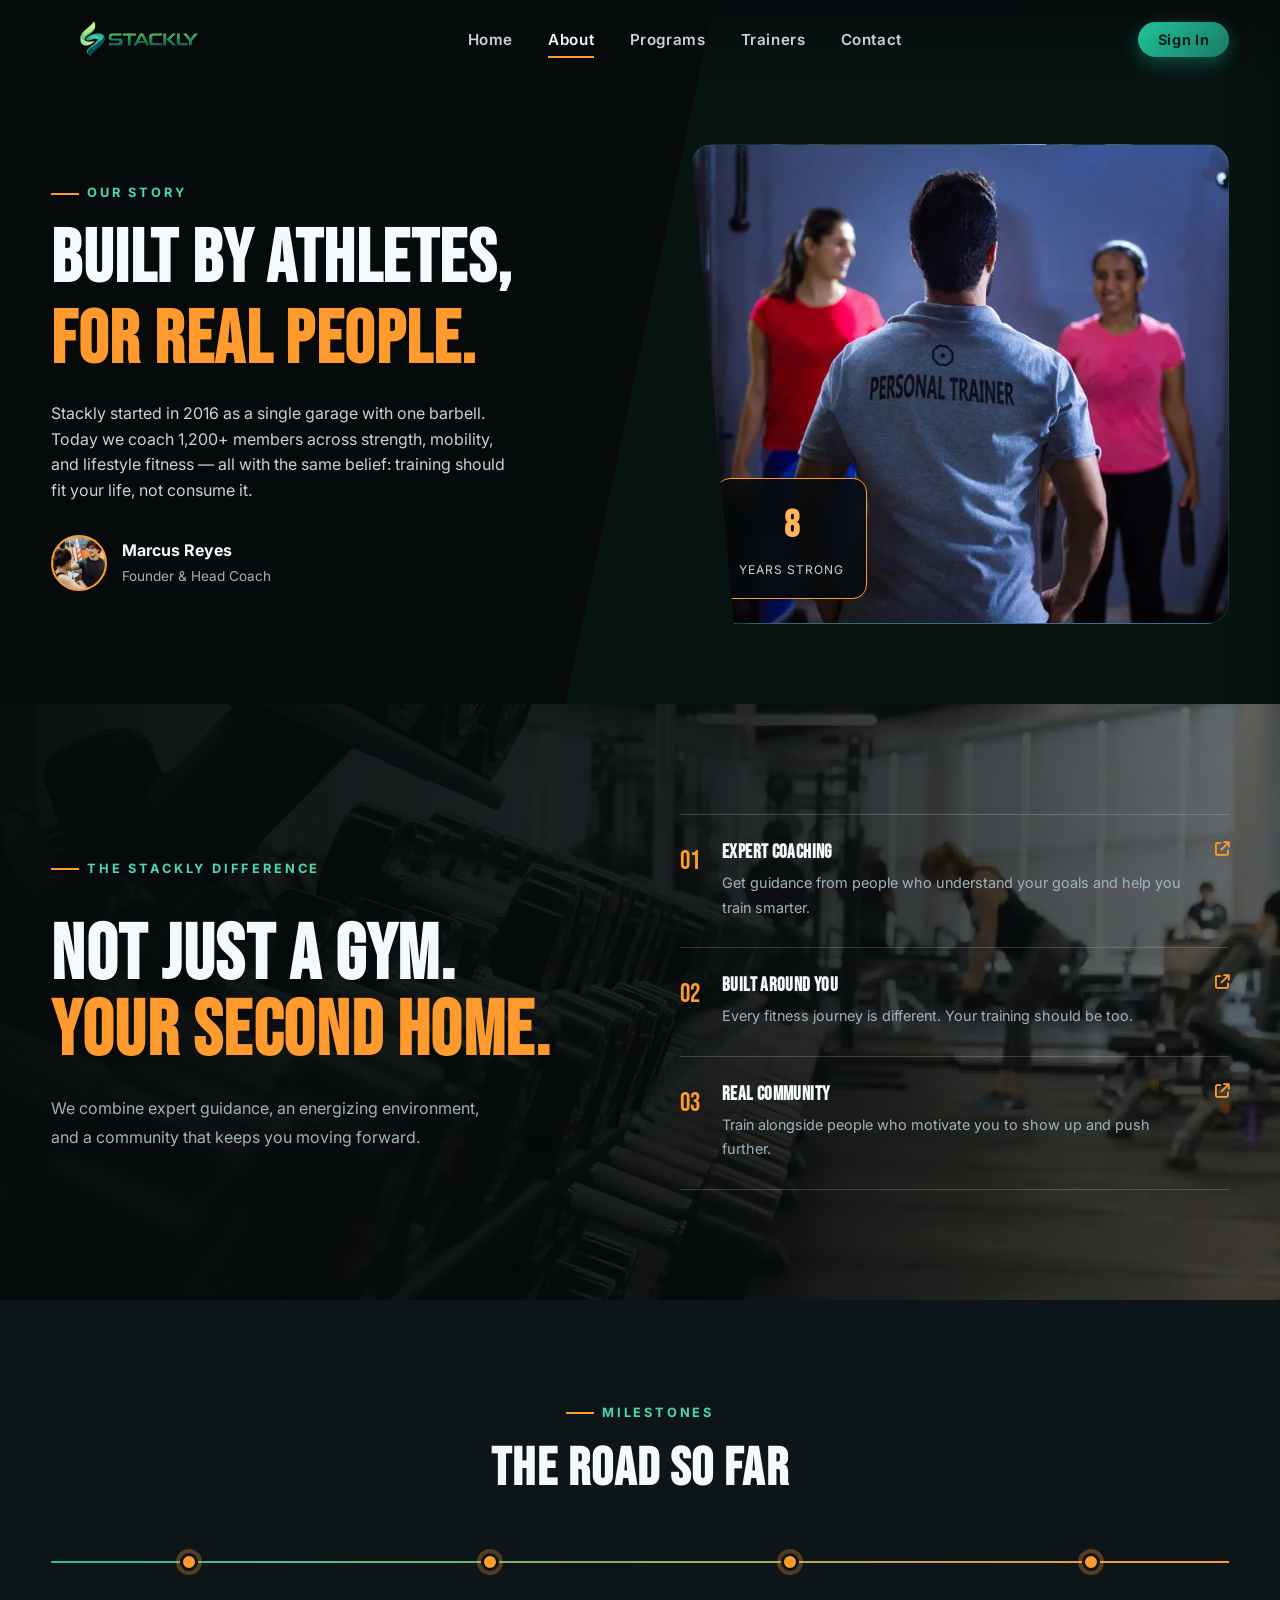
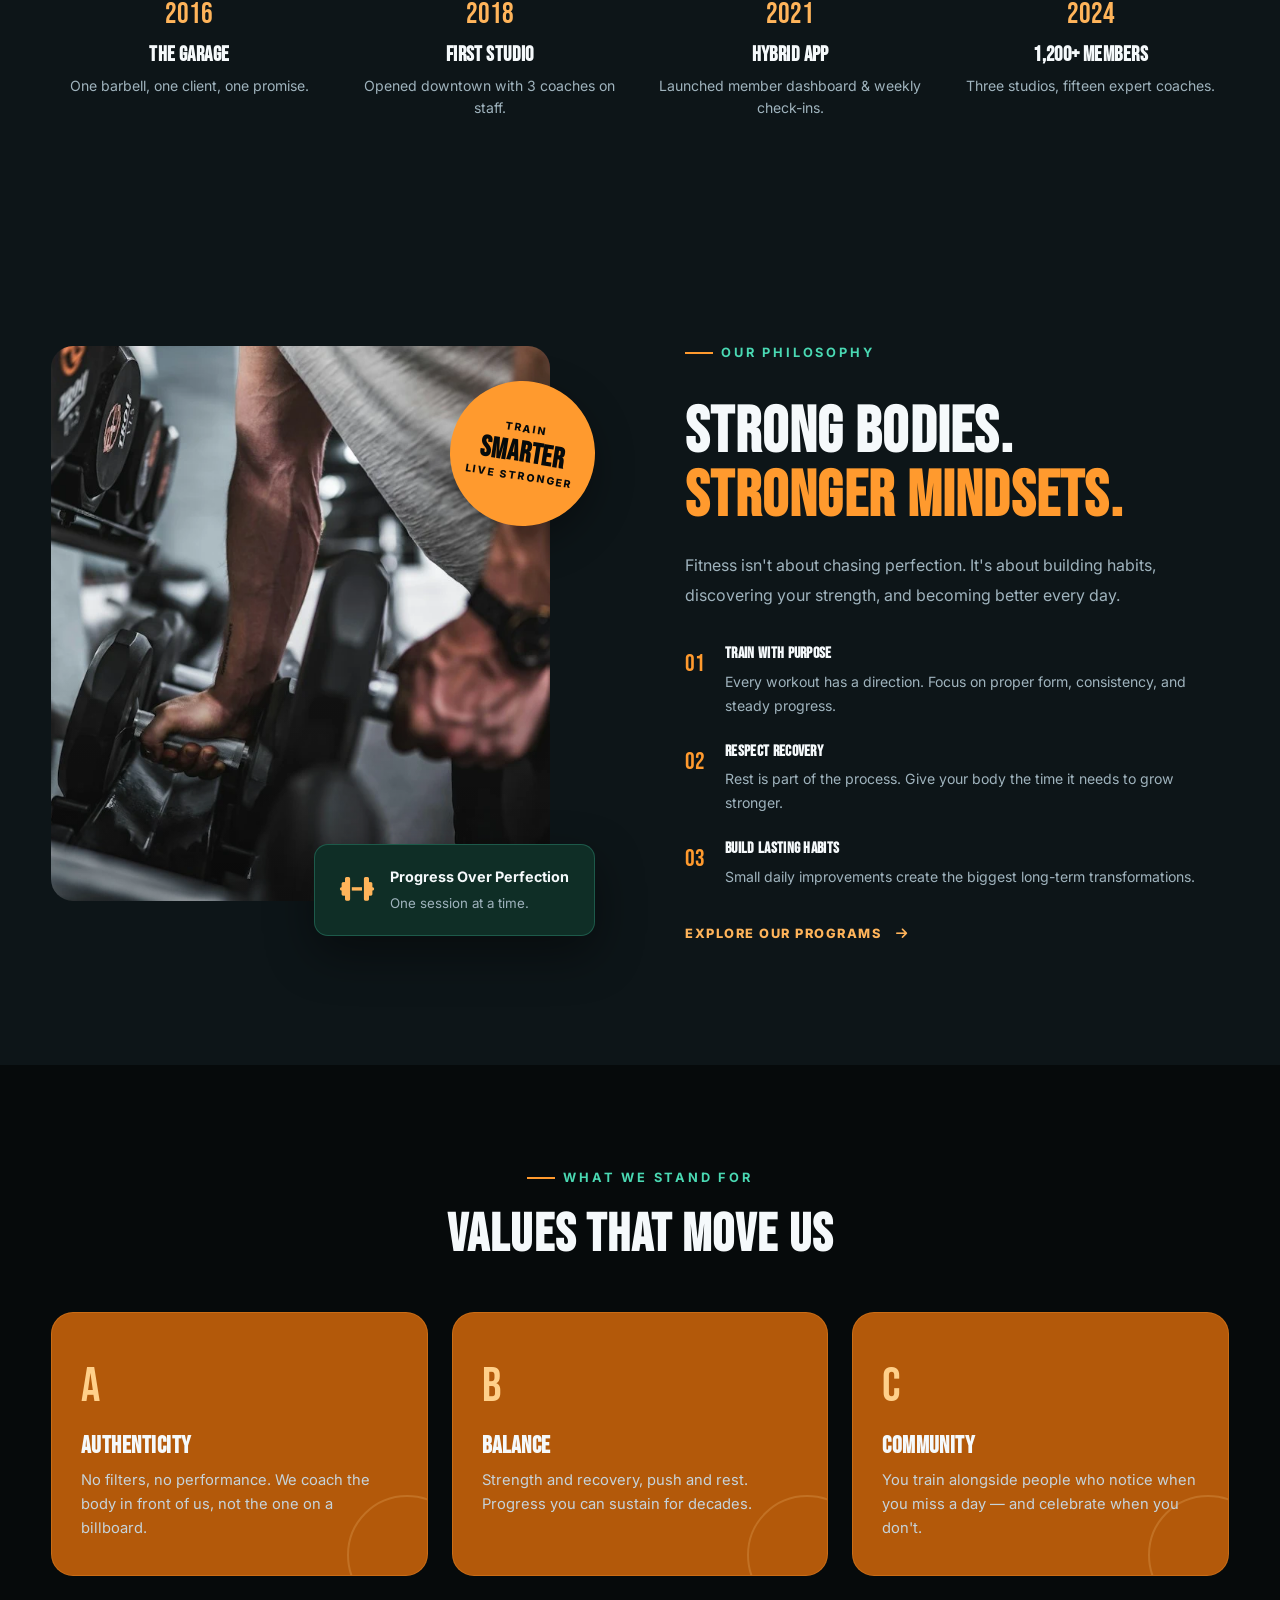
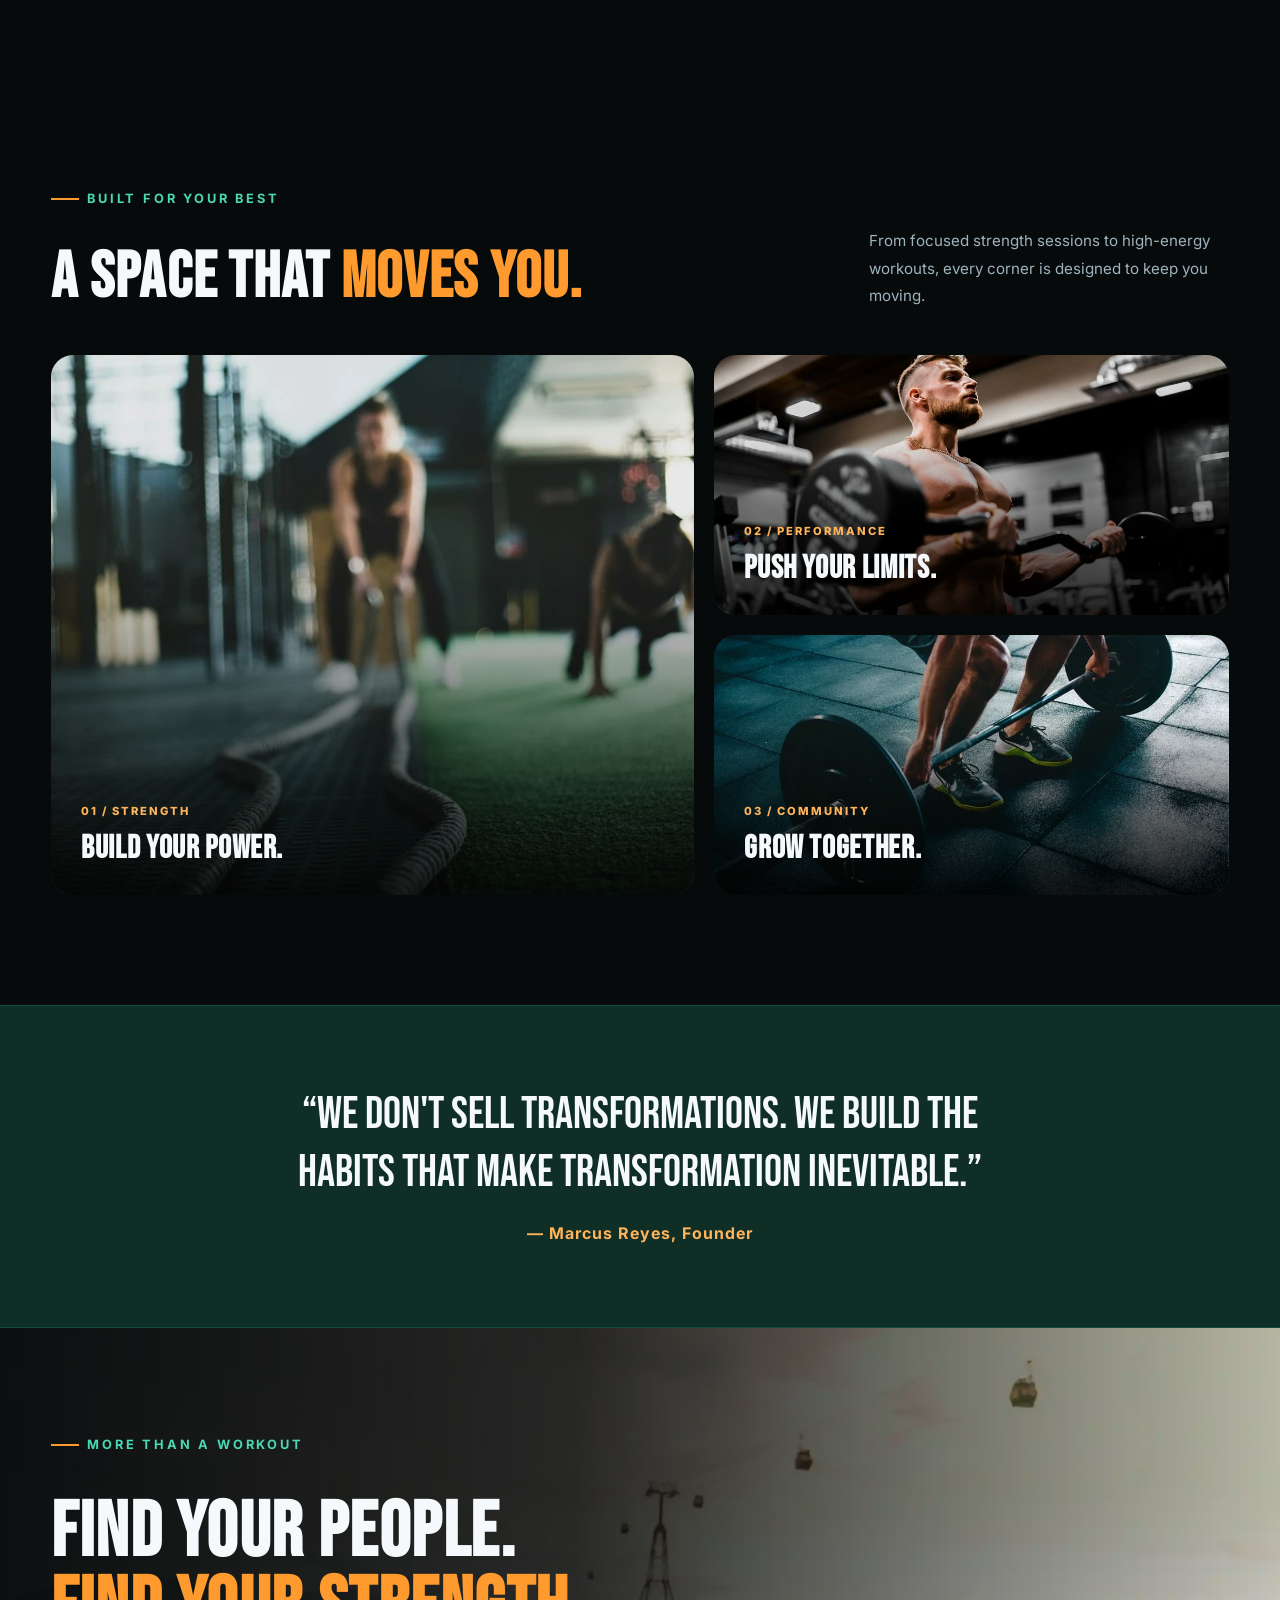
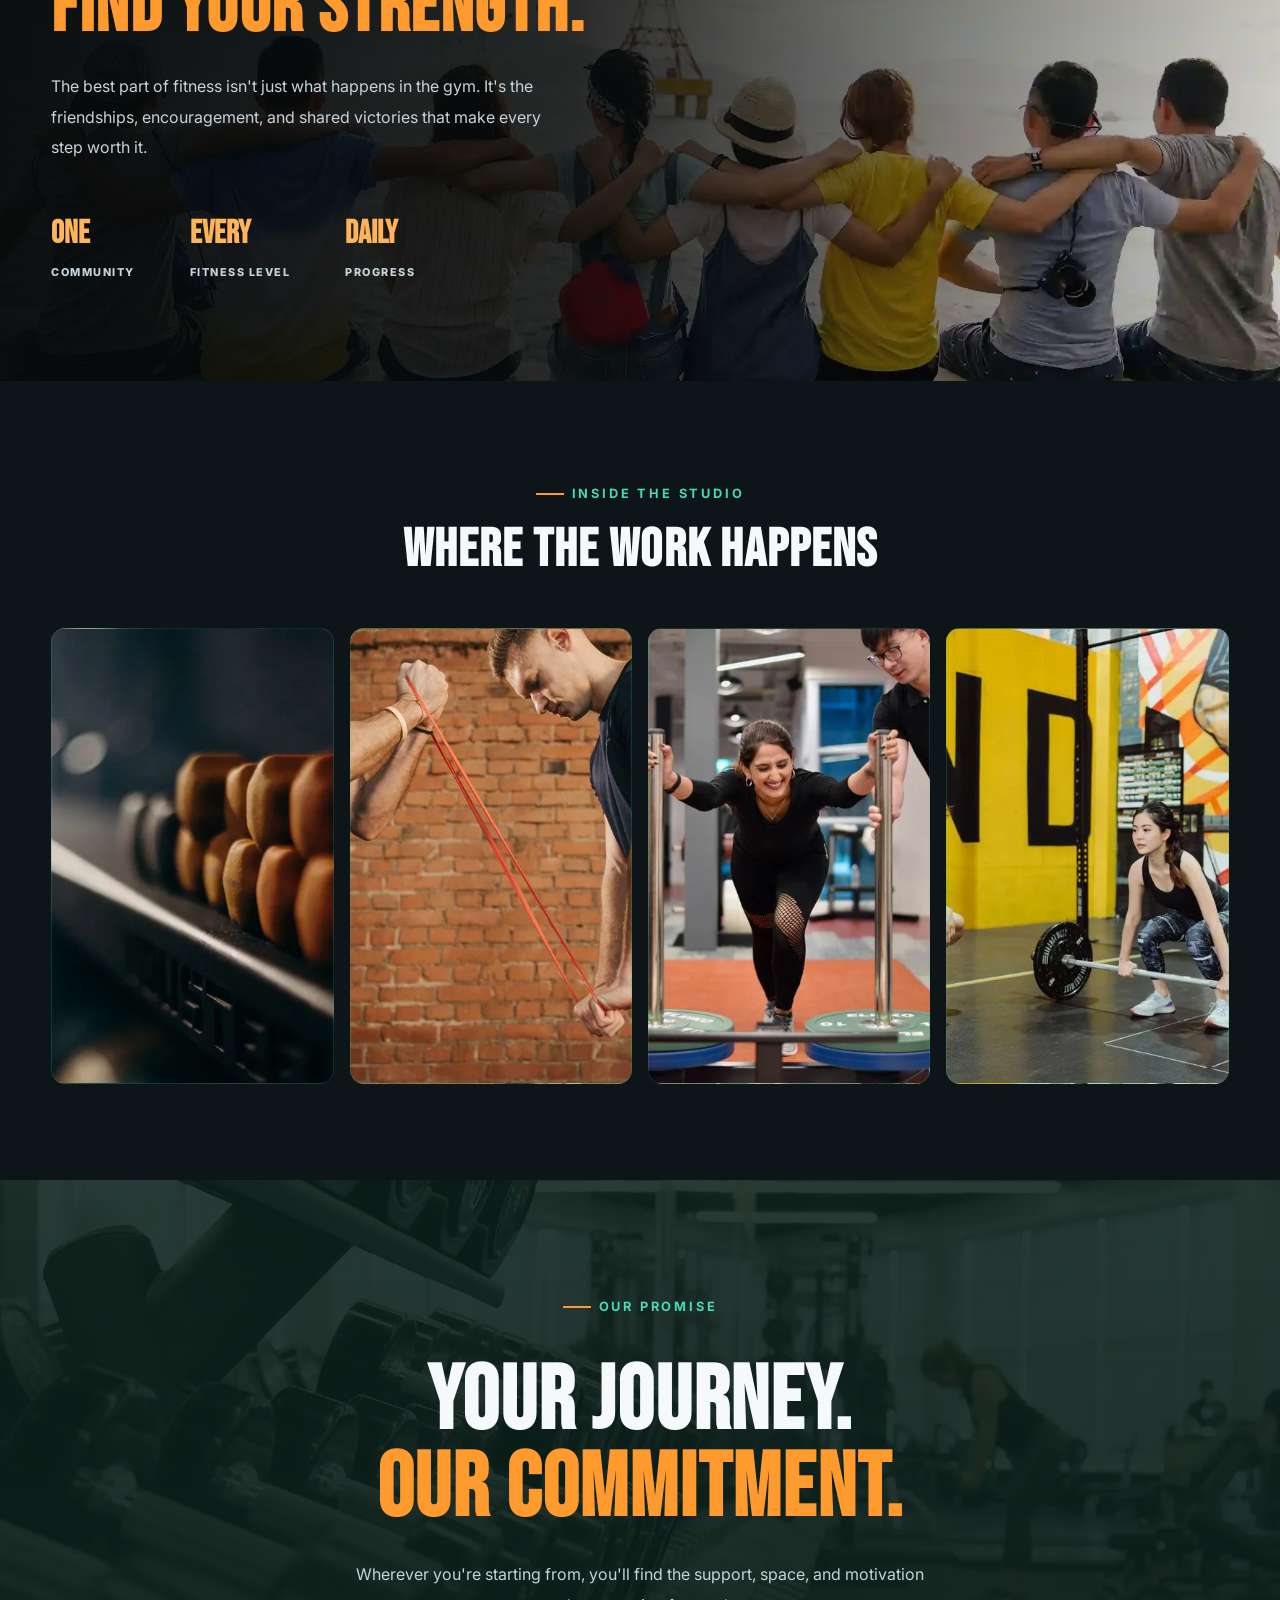
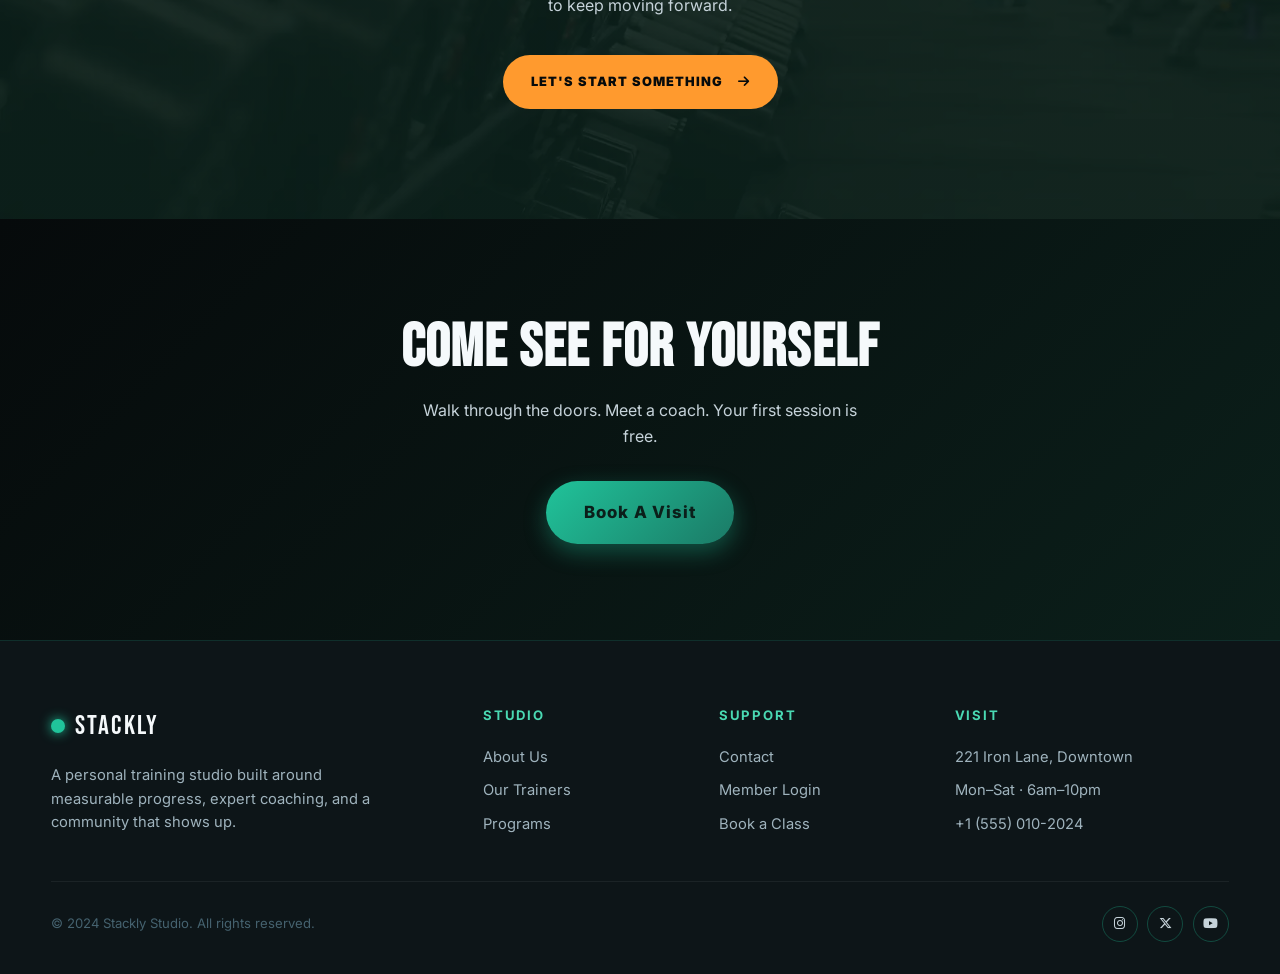
==== about.html @ 85470d0b "first commit" ====
<!doctype html>
<html lang="en">
  <head>
    <meta charset="UTF-8" />
    <meta name="viewport" content="width=device-width, initial-scale=1.0" />
    <title>About — Stackly</title>
    <link rel="preconnect" href="https://fonts.googleapis.com" />
    <link
      href="https://fonts.googleapis.com/css2?family=Bebas+Neue&family=Inter:wght@400;500;600;700;800&display=swap"
      rel="stylesheet"
    />
    <link rel="stylesheet"
      href="https://cdnjs.cloudflare.com/ajax/libs/font-awesome/6.5.2/css/all.min.css">
    <link rel="stylesheet" href="css/theme.css" />
    <link rel="stylesheet" href="css/about.css" />
  </head>
  <body>
    <header class="site-header">
      <div class="container nav">
        <a href="index.html" class="logo">
          <img src="images/logo.webp" alt="Stackly Logo">
        </a>
        <nav class="nav-links">
          <a href="index.html">Home</a>
          <a href="about.html">About</a>
          <a href="programs.html">Programs</a>
          <a href="trainers.html">Trainers</a>
          <a href="contact.html">Contact</a>
        </nav>
        <button class="nav-cta" data-login>Sign In</button>
        <button class="nav-toggle" aria-label="Open menu">
          <span></span><span></span><span></span>
        </button>
      </div>
    </header>

    <aside class="offcanvas">
      <div class="oc-links">
        <a href="index.html">Home</a>
        <a href="about.html">About</a>
        <a href="programs.html">Programs</a>
        <a href="trainers.html">Trainers</a>
        <a href="contact.html">Contact</a>
      </div>
      <a href="#" class="oc-login" data-login>Sign In</a>
    </aside>
    <div class="overlay"></div>

    <div class="login-modal" role="dialog" aria-modal="true">
      <div class="login-card">
        <button class="login-close" aria-label="Close login">&times;</button>
        <h3>Welcome Back</h3>
        <p class="sub">Choose how you're signing in today.</p>
        <div class="role-selector">
          <div class="role-option active">
            <span class="icon">&#127939;</span><span class="label">Member</span>
          </div>
          <div class="role-option">
            <span class="icon">&#128105;&#8205;&#127901;</span
            ><span class="label">Trainer</span>
          </div>
        </div>
        <form
          onsubmit="
            event.preventDefault();
            alert('Signed in (demo).');
          "
        >
          <div class="field">
            <label>Email</label
            ><input type="email" placeholder="you@Stackly.com" required />
          </div>
          <div class="field">
            <label>Password</label
            ><input type="password" placeholder="••••••••" required />
          </div>
          <button class="login-submit" type="submit">Start Training</button>
        </form>
        <p class="login-alt">
          New here? <a href="#" data-login>Create an account</a>
        </p>
      </div>
    </div>

    <main>
      <!-- 1. STORY HERO -->
      <section class="story-hero">
        <div class="container story-grid">
          <div class="story-text reveal">
            <span class="eyebrow">Our Story</span>
            <h1>
              Built By Athletes,<br /><span class="accent"
                >For Real People.</span
              >
            </h1>
            <p>
              Stackly started in 2016 as a single garage with one barbell. Today
              we coach 1,200+ members across strength, mobility, and lifestyle
              fitness — all with the same belief: training should fit your life,
              not consume it.
            </p>
            <div class="founder">
              <div
                class="f-avatar"
                style="background-image: url(&quot;images/img17.webp&quot;)"
              ></div>
              <div>
                <strong>Marcus Reyes</strong
                ><span>Founder &amp; Head Coach</span>
              </div>
            </div>
          </div>
          <div
            class="story-img reveal d1"
            style="background-image: url(&quot;images/img18.webp&quot;)"
          >
            <div class="story-badge">
              <strong data-count="8">0</strong><span>Years Strong</span>
            </div>
          </div>
        </div>
      </section>

      <!-- Stackly Difference -->
      <section class="about-diff">
        <div class="about-diff-bg"></div>

        <div class="container about-diff-inner">
          <div class="about-diff-heading reveal">
            <span class="eyebrow">THE Stackly DIFFERENCE</span>
            <h2>Not Just A Gym.<br /><span>Your Second Home.</span></h2>
            <p>
              We combine expert guidance, an energizing environment, and a
              community that keeps you moving forward.
            </p>
          </div>

          <div class="about-diff-points">
            <div class="about-diff-item reveal d1">
              <span class="about-diff-number">01</span>
              <div>
                <h3>Expert Coaching</h3>
                <p>
                  Get guidance from people who understand your goals and help
                  you train smarter.
                </p>
              </div>
              <i class="fa-solid fa-arrow-up-right-from-square"></i>
            </div>

            <div class="about-diff-item reveal d2">
              <span class="about-diff-number">02</span>
              <div>
                <h3>Built Around You</h3>
                <p>
                  Every fitness journey is different. Your training should be
                  too.
                </p>
              </div>
              <i class="fa-solid fa-arrow-up-right-from-square"></i>
            </div>

            <div class="about-diff-item reveal d3">
              <span class="about-diff-number">03</span>
              <div>
                <h3>Real Community</h3>
                <p>
                  Train alongside people who motivate you to show up and push
                  further.
                </p>
              </div>
              <i class="fa-solid fa-arrow-up-right-from-square"></i>
            </div>
          </div>
        </div>
      </section>

      <!-- 2. TIMELINE -->
      <section class="timeline-sec">
        <div class="container">
          <div class="section-head reveal">
            <span class="eyebrow">Milestones</span>
            <h2>The Road So Far</h2>
          </div>
          <div class="timeline">
            <div class="tl-item reveal">
              <div class="tl-dot"></div>
              <div class="tl-year">2016</div>
              <h3>The Garage</h3>
              <p>One barbell, one client, one promise.</p>
            </div>
            <div class="tl-item reveal d1">
              <div class="tl-dot"></div>
              <div class="tl-year">2018</div>
              <h3>First Studio</h3>
              <p>Opened downtown with 3 coaches on staff.</p>
            </div>
            <div class="tl-item reveal d2">
              <div class="tl-dot"></div>
              <div class="tl-year">2021</div>
              <h3>Hybrid App</h3>
              <p>Launched member dashboard &amp; weekly check-ins.</p>
            </div>
            <div class="tl-item reveal d3">
              <div class="tl-dot"></div>
              <div class="tl-year">2024</div>
              <h3>1,200+ Members</h3>
              <p>Three studios, fifteen expert coaches.</p>
            </div>
          </div>
        </div>
      </section>

      <!-- Training Philosophy -->
      <section class="about-method">
        <div class="container about-method-grid">
          <div class="about-method-visual reveal">
            <div class="about-method-image"></div>

            <div class="about-method-stamp">
              <span>TRAIN</span>
              <strong>SMARTER</strong>
              <span>LIVE STRONGER</span>
            </div>

            <div class="about-method-caption">
              <span class="fa-solid fa-dumbbell"></span>
              <div>
                <strong>Progress Over Perfection</strong>
                <small>One session at a time.</small>
              </div>
            </div>
          </div>

          <div class="about-method-content reveal d1">
            <span class="eyebrow">OUR PHILOSOPHY</span>
            <h2>Strong Bodies.<br /><span>Stronger Mindsets.</span></h2>

            <p class="about-method-intro">
              Fitness isn't about chasing perfection. It's about building
              habits, discovering your strength, and becoming better every day.
            </p>

            <div class="about-method-list">
              <div>
                <span>01</span>
                <div>
                  <h3>Train With Purpose</h3>
                  <p>
                    Every workout has a direction. Focus on proper form,
                    consistency, and steady progress.
                  </p>
                </div>
              </div>

              <div>
                <span>02</span>
                <div>
                  <h3>Respect Recovery</h3>
                  <p>
                    Rest is part of the process. Give your body the time it
                    needs to grow stronger.
                  </p>
                </div>
              </div>

              <div>
                <span>03</span>
                <div>
                  <h3>Build Lasting Habits</h3>
                  <p>
                    Small daily improvements create the biggest long-term
                    transformations.
                  </p>
                </div>
              </div>
            </div>

            <a href="error.html" class="about-method-link">
              EXPLORE OUR PROGRAMS
              <i class="fa-solid fa-arrow-right"></i>
            </a>
          </div>
        </div>
      </section>

      <!-- 3. VALUES -->
      <section class="values">
        <div class="container">
          <div class="section-head reveal">
            <span class="eyebrow">What We Stand For</span>
            <h2>Values That Move Us</h2>
          </div>
          <div class="value-grid">
            <article class="value-card reveal">
              <span class="v-num">A</span>
              <h3>Authenticity</h3>
              <p>
                No filters, no performance. We coach the body in front of us,
                not the one on a billboard.
              </p>
            </article>
            <article class="value-card reveal d1">
              <span class="v-num">B</span>
              <h3>Balance</h3>
              <p>
                Strength and recovery, push and rest. Progress you can sustain
                for decades.
              </p>
            </article>
            <article class="value-card reveal d2">
              <span class="v-num">C</span>
              <h3>Community</h3>
              <p>
                You train alongside people who notice when you miss a day — and
                celebrate when you don't.
              </p>
            </article>
          </div>
        </div>
      </section>

      <!-- Inside Our Facility -->
      <section class="about-facility">
        <div class="container">
          <div class="about-facility-heading reveal">
            <div>
              <span class="eyebrow">BUILT FOR YOUR BEST</span>
              <h2>A Space That <span>Moves You.</span></h2>
            </div>
            <p>
              From focused strength sessions to high-energy workouts, every
              corner is designed to keep you moving.
            </p>
          </div>

          <div class="about-facility-grid">
            <div class="about-facility-main reveal">
              <div class="about-facility-photo facility-photo-one"></div>
              <div class="about-facility-overlay">
                <span>01 / STRENGTH</span>
                <h3>Build Your Power.</h3>
              </div>
            </div>

            <div class="about-facility-side">
              <div class="about-facility-small reveal d1">
                <div class="about-facility-photo facility-photo-two"></div>
                <div class="about-facility-overlay">
                  <span>02 / PERFORMANCE</span>
                  <h3>Push Your Limits.</h3>
                </div>
              </div>

              <div class="about-facility-small reveal d2">
                <div class="about-facility-photo facility-photo-three"></div>
                <div class="about-facility-overlay">
                  <span>03 / COMMUNITY</span>
                  <h3>Grow Together.</h3>
                </div>
              </div>
            </div>
          </div>
        </div>
      </section>

      <!-- 4. QUOTE -->
      <section class="quote-sec">
        <div class="container">
          <blockquote class="reveal">
            <p>
              &ldquo;We don't sell transformations. We build the habits that
              make transformation inevitable.&rdquo;
            </p>
            <cite>— Marcus Reyes, Founder</cite>
          </blockquote>
        </div>
      </section>

      <!-- More Than A Workout -->
      <section class="about-community">
        <div class="about-community-image"></div>

        <div class="container about-community-inner">
          <div class="about-community-content reveal">
            <span class="eyebrow">MORE THAN A WORKOUT</span>

            <h2>Find Your People.<br /><span>Find Your Strength.</span></h2>

            <p>
              The best part of fitness isn't just what happens in the gym. It's
              the friendships, encouragement, and shared victories that make
              every step worth it.
            </p>

            <div class="about-community-stats">
              <div>
                <strong>ONE</strong>
                <span>COMMUNITY</span>
              </div>
              <div>
                <strong>EVERY</strong>
                <span>FITNESS LEVEL</span>
              </div>
              <div>
                <strong>DAILY</strong>
                <span>PROGRESS</span>
              </div>
            </div>
          </div>
        </div>
      </section>

      <!-- 5. STUDIO GALLERY -->
      <section class="gallery-sec">
        <div class="container">
          <div class="section-head reveal">
            <span class="eyebrow">Inside The Studio</span>
            <h2>Where The Work Happens</h2>
          </div>
          <div class="gallery-grid">
            <div
              class="g-item reveal"
              style="background-image: url(&quot;images/img19.webp&quot;)"
            ></div>
            <div
              class="g-item reveal d1"
              style="background-image: url(&quot;images/img20.webp&quot;)"
            ></div>
            <div
              class="g-item reveal d2"
              style="background-image: url(&quot;images/img21.webp&quot;)"
            ></div>
            <div
              class="g-item reveal d3"
              style="background-image: url(&quot;images/img22.webp&quot;)"
            ></div>
          </div>
        </div>
      </section>

      <!-- Our Promise -->
      <section class="about-promise">
        <div class="container about-promise-inner reveal">
          <span class="eyebrow">OUR PROMISE</span>

          <h2>Your Journey.<br /><span>Our Commitment.</span></h2>

          <p>
            Wherever you're starting from, you'll find the support, space, and
            motivation to keep moving forward.
          </p>

          <a href="error.html" class="about-promise-link">
            LET'S START SOMETHING
            <i class="fa-solid fa-arrow-right"></i>
          </a>
        </div>
      </section>

      <!-- 6. JOIN CTA -->
      <section class="join-cta">
        <div class="container join-inner reveal">
          <h2>Come See For Yourself</h2>
          <p>
            Walk through the doors. Meet a coach. Your first session is free.
          </p>
          <a href="error.html" class="btn-primary big">Book A Visit</a>
        </div>
      </section>
    </main>

    <footer class="site-footer">
      <div class="container">
        <div class="footer-grid">
          <div class="footer-brand">
            <a href="index.html" class="logo"
              ><span class="pulse-dot"></span>Stackly</a
            >
            <p>
              A personal training studio built around measurable progress,
              expert coaching, and a community that shows up.
            </p>
          </div>
          <div class="footer-col">
            <h5>Studio</h5>
            <a href="about.html">About Us</a
            ><a href="trainers.html">Our Trainers</a
            ><a href="programs.html">Programs</a>
          </div>
          <div class="footer-col">
            <h5>Support</h5>
            <a href="contact.html">Contact</a
            ><a href="#" data-login>Member Login</a
            ><a href="contact.html">Book a Class</a>
          </div>
          <div class="footer-col">
            <h5>Visit</h5>
            <li>221 Iron Lane, Downtown</li>
            <li>Mon–Sat · 6am–10pm</li>
            <li>+1 (555) 010-2024</li>
          </div>
        </div>
        <div class="footer-bottom">
          <span>&copy; 2024 Stackly Studio. All rights reserved.</span>
<div class="socials">
  <a href="#" aria-label="Instagram">
    <i class="fa-brands fa-instagram"></i>
  </a>

  <a href="#" aria-label="X">
    <i class="fa-brands fa-x-twitter"></i>
  </a>

  <a href="#" aria-label="YouTube">
    <i class="fa-brands fa-youtube"></i>
  </a>
</div>
        </div>
      </div>
    </footer>

    <script src="js/theme.js"></script>
    <script src="js/about.js"></script>
  </body>
</html>
---- css/theme.css ----
/* ===== PULSEFIT — SHARED THEME =====
   Color theme used across ALL pages. Section backgrounds vary
   but the brand palette stays consistent. */

:root {
  /* Primary brand ramp */
  --primary-900: #0b1f1a;
  --primary-800: #0f2e26;
  --primary-700: #145044;
  --primary-600: #1b7a66;
  --primary-500: #20c39a;
  --primary-400: #4ad9b3;
  --primary-300: #8feed8;

  /* Accent (amber/energy) */
  --accent-700: #b3590a;
  --accent-600: #e07b12;
  --accent-500: #ff9a2e;
  --accent-400: #ffb45a;
  --accent-300: #ffd08a;

  /* Secondary (deep blue) */
  --secondary-800: #0c1b2e;
  --secondary-600: #163050;
  --secondary-400: #2e5b94;

  /* Neutrals */
  --ink-950: #060a0b;
  --ink-900: #0d1518;
  --ink-800: #16232a;
  --ink-700: #1f323b;
  --ink-600: #2c4550;
  --ink-500: #45626f;
  --ink-300: #9fb3bd;
  --ink-200: #c6d3da;
  --ink-100: #e7eef2;
  --ink-50:  #f5f9fb;

  /* Status */
  --success: #2eb872;
  --warning: #f5b544;
  --error: #e5484d;

  --radius-sm: 8px;
  --radius-md: 14px;
  --radius-lg: 22px;
  --radius-pill: 999px;

  --shadow-soft: 0 6px 20px rgba(0,0,0,0.18);
  --shadow-hard: 0 18px 48px rgba(0,0,0,0.42);
  --shadow-glow: 0 0 0 1px rgba(32,195,154,0.4), 0 10px 30px rgba(32,195,154,0.25);

  --font-display: "Bebas Neue", "Oswald", Impact, sans-serif;
  --font-body: "Inter", "Segoe UI", system-ui, sans-serif;

  --ease-spring: cubic-bezier(0.34, 1.56, 0.64, 1);
  --ease-out: cubic-bezier(0.16, 1, 0.3, 1);
}

/* Reset */
*, *::before, *::after { box-sizing: border-box; margin: 0; padding: 0; }

html { scroll-behavior: smooth; font-size: 16px; }

body {
  font-family: var(--font-body);
  background: var(--ink-950);
  color: var(--ink-100);
  line-height: 1.6;
  overflow-x: hidden;
}

img { max-width: 100%; display: block; }
a { color: inherit; text-decoration: none; }
ul { list-style: none; }
button { font-family: inherit; cursor: pointer; border: none; background: none; }

h1, h2, h3, h4 {
  font-family: var(--font-display);
  font-weight: 700;
  line-height: 1.1;
  letter-spacing: 0.02em;
}

/* ===================== logo ========================= */

.logo {
  display: flex;
  align-items: center;
}

.logo img {
  width: 180px;
  height: auto;
  object-fit: contain;
  display: block;
}

.container { width: min(1200px, 92%); margin-inline: auto; }

.eyebrow {
  display: inline-flex;
  align-items: center;
  gap: 0.5rem;
  font-family: var(--font-body);
  font-size: 0.8rem;
  font-weight: 700;
  letter-spacing: 0.22em;
  text-transform: uppercase;
  color: var(--primary-400);
  margin-bottom: 1rem;
}
.eyebrow::before {
  content: "";
  width: 28px;
  height: 2px;
  background: var(--accent-500);
  display: inline-block;
}

/* ===== HEADER / NAV (shared) ===== */
.site-header {
  position: fixed;
  top: 0; left: 0; right: 0;
  z-index: 100;
  padding: 1.1rem 0;
  background: linear-gradient(180deg, rgba(6,10,11,0.85), rgba(6,10,11,0));
  transition: background 0.4s var(--ease-out), padding 0.4s var(--ease-out);
}
.site-header.scrolled {
  background: rgba(6,10,11,0.92);
  backdrop-filter: blur(14px);
  padding: 0.7rem 0;
  border-bottom: 1px solid rgba(32,195,154,0.18);
}
.nav { display: flex; align-items: center; justify-content: space-between; }
.logo {
  display: flex;
  align-items: center;
  gap: 0.6rem;
  font-family: var(--font-display);
  font-size: 1.7rem;
  letter-spacing: 0.08em;
  color: var(--ink-50);
}
.logo .pulse-dot {
  width: 14px; height: 14px;
  border-radius: 50%;
  background: var(--primary-500);
  position: relative;
  box-shadow: 0 0 12px var(--primary-500);
  animation: heartbeat 1.4s infinite;
}
@keyframes heartbeat {
  0%, 100% { transform: scale(1); }
  20% { transform: scale(1.35); }
  40% { transform: scale(0.9); }
  60% { transform: scale(1.2); }
}
.logo span { color: var(--primary-400); }

.nav-links {
  display: flex;
  gap: 2.2rem;
  align-items: center;
}
.nav-links a {
  position: relative;
  font-size: 0.95rem;
  font-weight: 600;
  letter-spacing: 0.04em;
  color: var(--ink-200);
  transition: color 0.3s;
}
.nav-links a::after {
  content: "";
  position: absolute;
  left: 0; bottom: -6px;
  width: 0; height: 2px;
  background: var(--accent-500);
  transition: width 0.35s var(--ease-out);
}
.nav-links a:hover, .nav-links a.active { color: var(--ink-50); }
.nav-links a:hover::after, .nav-links a.active::after { width: 100%; }

.nav-cta {
  display: inline-flex;
  align-items: center;
  gap: 0.5rem;
  padding: 0.55rem 1.2rem;
  border-radius: var(--radius-pill);
  background: linear-gradient(135deg, var(--primary-500), var(--primary-600));
  color: var(--primary-900);
  font-weight: 700;
  font-size: 0.9rem;
  letter-spacing: 0.05em;
  box-shadow: 0 6px 18px rgba(32,195,154,0.35);
  transition: transform 0.3s var(--ease-spring), box-shadow 0.3s;
}
.nav-cta:hover { transform: translateY(-2px) scale(1.04); box-shadow: 0 10px 26px rgba(32,195,154,0.5); }

/* ===== TOGGLE (hamburger) ===== */
.nav-toggle {
  display: none;
  flex-direction: column;
  gap: 5px;
  z-index: 110;
}
.nav-toggle span {
  width: 28px; height: 3px;
  background: var(--ink-50);
  border-radius: 3px;
  transition: transform 0.4s var(--ease-out), opacity 0.3s;
}
.nav-toggle.open span:nth-child(1) { transform: translateY(8px) rotate(45deg); }
.nav-toggle.open span:nth-child(2) { opacity: 0; }
.nav-toggle.open span:nth-child(3) { transform: translateY(-8px) rotate(-45deg); }

/* ===== OFF-CANVAS MENU ===== */
/* Full height, ~half width on mobile. Contains a login button. */
.offcanvas {
  position: fixed;
  top: 0; right: 0;
  width: min(50%, 360px);
  height: 100vh;
  background: linear-gradient(180deg, var(--primary-900), var(--ink-950));
  border-left: 1px solid rgba(32,195,154,0.25);
  transform: translateX(100%);
  transition: transform 0.45s var(--ease-out);
  z-index: 105;
  display: flex;
  flex-direction: column;
  padding: 5rem 2rem 2rem;
  box-shadow: var(--shadow-hard);
}
.offcanvas.open { transform: translateX(0); }
.offcanvas .oc-links { display: flex; flex-direction: column; gap: 1.4rem; margin-bottom: auto; }
.offcanvas .oc-links a {
  font-family: var(--font-display);
  font-size: 1.5rem;
  letter-spacing: 0.06em;
  color: var(--ink-200);
  transition: color 0.3s, padding-left 0.3s;
}
.offcanvas .oc-links a:hover { color: var(--accent-400); padding-left: 0.6rem; }
.offcanvas .oc-login {
  padding: 0.8rem 1.4rem;
  border-radius: var(--radius-pill);
  background: linear-gradient(135deg, var(--accent-500), var(--accent-600));
  color: var(--primary-900);
  font-weight: 700;
  text-align: center;
  letter-spacing: 0.05em;
  box-shadow: 0 8px 22px rgba(255,154,46,0.4);
  transition: transform 0.3s var(--ease-spring);
}
.offcanvas .oc-login:hover { transform: scale(1.05); }
.overlay {
  position: fixed;
  inset: 0;
  background: rgba(0,0,0,0.6);
  opacity: 0;
  visibility: hidden;
  transition: opacity 0.4s, visibility 0.4s;
  z-index: 104;
  backdrop-filter: blur(2px);
}
.overlay.open { opacity: 1; visibility: visible; }

/* ===== LOGIN MODAL (shared, triggered from nav) ===== */
.login-modal {
  position: fixed;
  inset: 0;
  z-index: 120;
  display: none;
  align-items: center;
  justify-content: center;
  background: rgba(4,8,9,0.78);
  backdrop-filter: blur(10px);
  padding: 1rem;
}
.login-modal.open { display: flex; animation: fadeIn 0.4s var(--ease-out); }
@keyframes fadeIn { from { opacity: 0; } to { opacity: 1; } }

.login-card {
  position: relative;
  width: min(440px, 100%);
  background: linear-gradient(160deg, var(--ink-800), var(--primary-900));
  border: 1px solid rgba(32,195,154,0.3);
  border-radius: var(--radius-lg);
  padding: 2.5rem 2rem;
  box-shadow: var(--shadow-hard);
  animation: popIn 0.45s var(--ease-spring);
}
@keyframes popIn {
  from { transform: scale(0.85) translateY(20px); opacity: 0; }
  to { transform: scale(1) translateY(0); opacity: 1; }
}
.login-close {
  position: absolute;
  top: 0.9rem; right: 0.9rem;
  width: 38px; height: 38px;
  border-radius: 50%;
  background: rgba(229,72,77,0.15);
  color: var(--error);
  display: flex;
  align-items: center;
  justify-content: center;
  font-size: 1.3rem;
  font-weight: 700;
  transition: transform 0.3s var(--ease-spring), background 0.3s;
}
.login-close:hover { transform: rotate(90deg); background: rgba(229,72,77,0.3); }

.login-card h3 {
  font-size: 2.2rem;
  color: var(--ink-50);
  margin-bottom: 0.3rem;
}
.login-card .sub { color: var(--ink-300); font-size: 0.92rem; margin-bottom: 1.5rem; }

.role-selector { display: grid; grid-template-columns: 1fr 1fr; gap: 0.8rem; margin-bottom: 1.4rem; }
.role-option {
  padding: 1rem 0.6rem;
  border: 2px solid rgba(32,195,154,0.25);
  border-radius: var(--radius-md);
  text-align: center;
  transition: all 0.3s var(--ease-out);
  color: var(--ink-200);
}
.role-option .icon { font-size: 1.5rem; display: block; margin-bottom: 0.3rem; }
.role-option .label { font-weight: 700; font-size: 0.92rem; letter-spacing: 0.03em; }
.role-option:hover { border-color: var(--primary-400); color: var(--ink-50); }
.role-option.active {
  border-color: var(--accent-500);
  background: rgba(255,154,46,0.12);
  color: var(--accent-300);
  box-shadow: var(--shadow-glow);
}

.field { margin-bottom: 1.1rem; }
.field label {
  display: block;
  font-size: 0.78rem;
  font-weight: 600;
  letter-spacing: 0.08em;
  text-transform: uppercase;
  color: var(--ink-300);
  margin-bottom: 0.4rem;
}
.field input {
  width: 100%;
  padding: 0.75rem 1rem;
  background: rgba(6,10,11,0.6);
  border: 1px solid rgba(32,195,154,0.2);
  border-radius: var(--radius-sm);
  color: var(--ink-50);
  font-size: 0.95rem;
  transition: border 0.3s, box-shadow 0.3s;
}
.field input:focus {
  outline: none;
  border-color: var(--primary-400);
  box-shadow: 0 0 0 3px rgba(32,195,154,0.18);
}
.login-submit {
  width: 100%;
  padding: 0.85rem;
  margin-top: 0.5rem;
  border-radius: var(--radius-pill);
  background: linear-gradient(135deg, var(--primary-500), var(--accent-500));
  color: var(--primary-900);
  font-weight: 800;
  letter-spacing: 0.06em;
  text-transform: uppercase;
  font-size: 0.92rem;
  transition: transform 0.3s var(--ease-spring), box-shadow 0.3s;
}
.login-submit:hover { transform: translateY(-2px); box-shadow: 0 10px 28px rgba(32,195,154,0.5); }
.login-alt { text-align: center; margin-top: 1rem; font-size: 0.85rem; color: var(--ink-300); }
.login-alt a { color: var(--accent-400); font-weight: 700; }

/* ===== FOOTER (shared) ===== */
.site-footer {
  background: var(--ink-900);
  border-top: 1px solid rgba(32,195,154,0.15);
  padding: 4rem 0 2rem;
  margin-top: 0;
}
.footer-grid {
  display: grid;
  grid-template-columns: 2fr 1fr 1fr 1.4fr;
  gap: 2.5rem;
  margin-bottom: 2.5rem;
}
.footer-brand .logo { margin-bottom: 1rem; }
.footer-brand p { color: var(--ink-300); font-size: 0.92rem; max-width: 320px; }
.footer-col h5 {
  font-family: var(--font-body);
  font-size: 0.82rem;
  letter-spacing: 0.14em;
  text-transform: uppercase;
  color: var(--primary-400);
  margin-bottom: 1rem;
}
.footer-col a, .footer-col li {
  display: block;
  color: var(--ink-300);
  font-size: 0.92rem;
  padding: 0.3rem 0;
  transition: color 0.3s, padding-left 0.3s;
}
.footer-col a:hover { color: var(--accent-400); padding-left: 0.4rem; }
.footer-bottom {
  border-top: 1px solid rgba(255,255,255,0.06);
  padding-top: 1.5rem;
  display: flex;
  justify-content: space-between;
  align-items: center;
  font-size: 0.82rem;
  color: var(--ink-500);
  flex-wrap: wrap;
  gap: 0.5rem;
}
.socials { display: flex; gap: 0.6rem; }
.socials a {
  width: 36px; height: 36px;
  border-radius: 50%;
  display: grid;
  place-items: center;
  border: 1px solid rgba(32,195,154,0.3);
  color: var(--ink-200);
  transition: all 0.3s var(--ease-spring);
}
.socials a:hover { background: var(--primary-500); color: var(--primary-900); transform: translateY(-3px); border-color: transparent; }

/* ===== SHARED ANIMATIONS (scroll reveal) ===== */
.reveal {
  opacity: 0;
  transform: translateY(40px);
  transition: opacity 0.7s var(--ease-out), transform 0.7s var(--ease-out);
}
.reveal.in { opacity: 1; transform: translateY(0); }
.reveal.d1 { transition-delay: 0.12s; }
.reveal.d2 { transition-delay: 0.24s; }
.reveal.d3 { transition-delay: 0.36s; }
.reveal.d4 { transition-delay: 0.48s; }

@media (prefers-reduced-motion: reduce) {
  .reveal { opacity: 1; transform: none; transition: none; }
  .pulse-dot { animation: none; }
}

/* ===== RESPONSIVE NAV ===== */
@media (max-width: 860px) {
  .nav-links, .nav-cta { display: none; }
  .nav-toggle { display: flex; }
}
@media (max-width: 520px) {
  .offcanvas { width: 58%; padding: 4.5rem 1.4rem 1.4rem; }
  .offcanvas .oc-links a { font-size: 1.2rem; }
  .footer-grid { grid-template-columns: 1fr; }
}





/* =========================================
   PULSEFIT LOGIN + SIGNUP EXTENSIONS
========================================= */

/* View switching */
.auth-view[hidden] {
  display: none !important;
}

.auth-view {
  animation: authFade 0.3s ease;
}

@keyframes authFade {
  from {
    opacity: 0;
    transform: translateY(10px);
  }
  to {
    opacity: 1;
    transform: translateY(0);
  }
}

.accent {
  color: var(--accent-500);
}

/* Role buttons */
.role-option {
  width: 100%;
  cursor: pointer;
  background: transparent;
  font: inherit;
}

.role-option:focus-visible,
.login-close:focus-visible,
.password-toggle:focus-visible {
  outline: 2px solid var(--accent-400);
  outline-offset: 3px;
}

/* Password field */
.password-wrap {
  position: relative;
}

.password-wrap input {
  padding-right: 3rem;
}

.password-toggle {
  position: absolute;
  top: 50%;
  right: 1rem;
  transform: translateY(-50%);
  background: transparent;
  border: 0;
  color: var(--ink-300);
  cursor: pointer;
  font-size: 1rem;
  transition: color 0.25s;
}

.password-toggle:hover {
  color: var(--accent-400);
}

/* Remember me */
.auth-options {
  display: flex;
  justify-content: space-between;
  align-items: center;
  margin: 0.5rem 0 1rem;
}

.remember-option,
.terms-option {
  display: flex;
  align-items: flex-start;
  gap: 0.55rem;
  color: var(--ink-300);
  font-size: 0.82rem;
  cursor: pointer;
}

.remember-option input,
.terms-option input {
  accent-color: var(--primary-500);
  margin-top: 4px;
  flex-shrink: 0;
}

/* Terms */
.terms-option {
  margin: 0.6rem 0 1rem;
  line-height: 1.6;
}

.terms-option a {
  color: var(--accent-400);
  font-weight: 700;
}

.terms-option a:hover {
  text-decoration: underline;
}

/* Messages */
.auth-message {
  display: none;
  padding: 0.7rem 0.85rem;
  margin: 0.6rem 0;
  border-radius: var(--radius-sm);
  font-size: 0.82rem;
  line-height: 1.5;
}

.auth-message.show {
  display: block;
}

.auth-message.error {
  color: #ff9a9e;
  background: rgba(229, 72, 77, 0.12);
  border: 1px solid rgba(229, 72, 77, 0.3);
}

.auth-message.success {
  color: var(--primary-400);
  background: rgba(32, 195, 154, 0.1);
  border: 1px solid rgba(32, 195, 154, 0.3);
}

/* Submit loading */
.login-submit:disabled {
  opacity: 0.7;
  cursor: not-allowed;
  transform: none;
}

.login-submit i {
  margin-left: 0.5rem;
}

/* Signup form spacing */
#signupForm .field {
  margin-bottom: 0.85rem;
}

/* Close button reset */
.login-close {
  border: 0;
  cursor: pointer;
}

/* Mobile */
@media (max-width: 480px) {
  .login-card {
    padding: 2.4rem 1.25rem 1.6rem;
    max-height: 90vh;
    overflow-y: auto;
  }

  .login-card h3 {
    font-size: 1.9rem;
  }

  .role-option {
    padding: 0.8rem 0.4rem;
  }
}
---- css/about.css ----
/* ===== ABOUT PAGE — unique design ===== */
.accent { color: var(--accent-500); }
.btn-primary {
  display: inline-flex; align-items: center; gap: 0.5rem;
  padding: 0.85rem 1.7rem;
  border-radius: var(--radius-pill);
  background: linear-gradient(135deg, var(--primary-500), var(--primary-600));
  color: var(--primary-900);
  font-weight: 800; letter-spacing: 0.05em;
  box-shadow: 0 8px 22px rgba(32,195,154,0.35);
  transition: transform 0.3s var(--ease-spring), box-shadow 0.3s;
}
.btn-primary:hover { transform: translateY(-3px) scale(1.03); box-shadow: 0 14px 32px rgba(32,195,154,0.5); }
.btn-primary.big { padding: 1.1rem 2.4rem; font-size: 1.05rem; }
.section-head { text-align: center; margin-bottom: 3rem; }
.section-head h2 { font-size: clamp(2rem, 5vw, 3.4rem); color: var(--ink-50); }

/* 1. STORY HERO — diagonal split */
.story-hero {
  padding: 9rem 0 5rem;
  background: var(--ink-950);
  position: relative;
  overflow: hidden;
}
.story-hero::before {
  content: "";
  position: absolute; top: 0; right: -10%;
  width: 60%; height: 100%;
  background: var(--primary-900);
  transform: skewX(-12deg);
  opacity: 0.5;
}
.story-grid { display: grid; grid-template-columns: 1.1fr 1fr; gap: 3rem; align-items: center; position: relative; z-index: 1; }
.story-text h1 { font-size: clamp(2.6rem, 6vw, 4.6rem); color: var(--ink-50); margin-bottom: 1.2rem; }
.story-text p { color: var(--ink-200); margin-bottom: 2rem; max-width: 460px; }
.founder { display: flex; align-items: center; gap: 0.9rem; }
.f-avatar { width: 56px; height: 56px; border-radius: 50%; background-size: cover; background-position: center; border: 2px solid var(--accent-500); }
.founder strong { display: block; color: var(--ink-50); }
.founder span { font-size: 0.85rem; color: var(--ink-300); }

.story-img {
  height: 480px;
  background-size: cover; background-position: center;
  border-radius: var(--radius-lg);
  border: 1px solid rgba(32,195,154,0.25);
  position: relative;
  clip-path: polygon(0 0, 100% 0, 100% 100%, 8% 100%);
}
.story-badge {
  position: absolute; bottom: 1.5rem; left: 1.5rem;
  background: rgba(6,10,11,0.85);
  backdrop-filter: blur(8px);
  border: 1px solid var(--accent-500);
  border-radius: var(--radius-md);
  padding: 1rem 1.4rem;
  text-align: center;
}
.story-badge strong { display: block; font-family: var(--font-display); font-size: 2.4rem; color: var(--accent-400); }
.story-badge span { font-size: 0.75rem; color: var(--ink-200); letter-spacing: 0.08em; text-transform: uppercase; }

/* 2. TIMELINE */
.timeline-sec { padding: 6rem 0; background: var(--ink-900); }
.timeline { position: relative; display: grid; grid-template-columns: repeat(4, 1fr); gap: 1.5rem; }
.timeline::before {
  content: "";
  position: absolute; top: 14px; left: 0; right: 0;
  height: 2px;
  background: linear-gradient(90deg, var(--primary-500), var(--accent-500));
}
.tl-item { position: relative; padding-top: 2.8rem; text-align: center; }
.tl-dot {
  position: absolute; top: 6px; left: 50%;
  transform: translateX(-50%);
  width: 18px; height: 18px;
  border-radius: 50%;
  background: var(--accent-500);
  border: 3px solid var(--ink-900);
  box-shadow: 0 0 0 4px rgba(255,154,46,0.3);
  animation: pulseDot 2s infinite;
}
@keyframes pulseDot { 0%,100% { box-shadow: 0 0 0 4px rgba(255,154,46,0.3); } 50% { box-shadow: 0 0 0 8px rgba(255,154,46,0.15); } }
.tl-year { font-family: var(--font-display); font-size: 1.8rem; color: var(--accent-400); }
.tl-item h3 { font-size: 1.3rem; color: var(--ink-50); margin: 0.4rem 0 0.5rem; }
.tl-item p { color: var(--ink-300); font-size: 0.88rem; }

/* 3. VALUES — amber cards */
.values { padding: 6rem 0; background: var(--ink-950); }
.value-grid { display: grid; grid-template-columns: repeat(3, 1fr); gap: 1.5rem; }
.value-card {
  padding: 2.2rem 1.8rem;
  background: var(--accent-700);
  border: 1px solid rgba(255,154,46,0.3);
  border-radius: var(--radius-lg);
  transition: transform 0.4s var(--ease-spring), box-shadow 0.4s;
  position: relative;
  overflow: hidden;
}
.value-card::after {
  content: "";
  position: absolute; bottom: -40px; right: -40px;
  width: 120px; height: 120px;
  border: 2px solid rgba(255,208,138,0.2);
  border-radius: 50%;
}
.value-card:hover { transform: translateY(-8px); box-shadow: var(--shadow-hard); }
.v-num {
  font-family: var(--font-display);
  font-size: 3rem;
  color: var(--accent-300);
  display: block;
  margin-bottom: 0.5rem;
}
.value-card h3 { font-size: 1.5rem; color: var(--ink-50); margin-bottom: 0.6rem; }
.value-card p { color: var(--ink-200); font-size: 0.92rem; position: relative; z-index: 1; }

/* 4. QUOTE */
.quote-sec { padding: 5rem 0; background: var(--primary-800); border-top: 1px solid rgba(32,195,154,0.2); border-bottom: 1px solid rgba(32,195,154,0.2); }
.quote-sec blockquote { text-align: center; max-width: 720px; margin: 0 auto; }
.quote-sec p { font-family: var(--font-display); font-size: clamp(1.8rem, 4vw, 2.8rem); color: var(--ink-50); line-height: 1.3; }
.quote-sec cite { display: block; margin-top: 1.2rem; font-style: normal; color: var(--accent-400); letter-spacing: 0.06em; font-weight: 700; }

/* 5. GALLERY */
.gallery-sec { padding: 6rem 0; background: var(--ink-900); }
.gallery-grid { display: grid; grid-template-columns: repeat(4, 1fr); grid-auto-rows: 220px; gap: 1rem; }
.g-item {
  background-size: cover; background-position: center;
  border-radius: var(--radius-md);
  border: 1px solid rgba(32,195,154,0.2);
  transition: transform 0.4s var(--ease-spring), filter 0.4s;
  cursor: pointer;
}
.g-item:nth-child(1) { grid-row: span 2; }
.g-item:nth-child(2) { grid-row: span 2; }
.g-item:nth-child(3) { grid-row: span 2; }
.g-item:nth-child(4) { grid-row: span 2; }
.g-item:hover { transform: scale(1.03); filter: brightness(1.15); }

/* 6. JOIN CTA */
.join-cta { padding: 6rem 0; background: linear-gradient(135deg, var(--ink-950), var(--primary-900)); text-align: center; }
.join-inner h2 { font-size: clamp(2.4rem, 6vw, 3.8rem); color: var(--ink-50); margin-bottom: 1rem; }
.join-inner p { color: var(--ink-200); max-width: 440px; margin: 0 auto 2rem; }

@media (max-width: 860px) {
  .story-grid { grid-template-columns: 1fr; }
  .story-img { height: 340px; clip-path: none; }
  .timeline { grid-template-columns: 1fr 1fr; gap: 2.5rem; }
  .timeline::before { display: none; }
  .value-grid { grid-template-columns: 1fr; }
  .gallery-grid { grid-template-columns: 1fr 1fr; }
  .g-item:nth-child(1) { grid-row: auto; }
}
@media (max-width: 520px) {
  .timeline { grid-template-columns: 1fr; }
  .gallery-grid { grid-template-columns: 1fr; }
}

/* =========================================
   ABOUT PAGE - ADDITIONAL PREMIUM SECTIONS
========================================= */

/* 1. PULSEFIT DIFFERENCE */

.about-diff {
  position: relative;
  isolation: isolate;
  overflow: hidden;
  padding: 110px 0;
  background: var(--ink-950);
}

.about-diff-bg {
  position: absolute;
  inset: 0;
  z-index: -1;
  background:
    linear-gradient(90deg, rgba(6,10,11,.97) 0%, rgba(6,10,11,.88) 55%, rgba(6,10,11,.55) 100%),
    url("../images/img32.webp")
    center/cover no-repeat;
  opacity: .95;
}

.about-diff-inner {
  display: grid;
  grid-template-columns: 1fr 1fr;
  gap: 80px;
  align-items: center;
}

.about-diff-heading h2 {
  font-family: var(--font-display);
  font-size: clamp(3.2rem, 6vw, 5.8rem);
  line-height: .98;
  color: var(--ink-50);
  margin: 24px 0;
}

.about-diff-heading h2 span,
.about-method-content h2 span,
.about-facility-heading h2 span,
.about-community-content h2 span,
.about-promise h2 span {
  color: var(--accent-500);
}

.about-diff-heading p {
  max-width: 430px;
  color: var(--ink-300);
  font-size: 1rem;
  line-height: 1.8;
}

.about-diff-points {
  border-top: 1px solid rgba(255,255,255,.18);
}

.about-diff-item {
  display: flex;
  align-items: flex-start;
  gap: 22px;
  padding: 27px 0;
  border-bottom: 1px solid rgba(255,255,255,.18);
  transition: padding .3s ease;
}

.about-diff-item:hover {
  padding-left: 12px;
}

.about-diff-number {
  color: var(--accent-500);
  font-family: var(--font-display);
  font-size: 1.6rem;
}

.about-diff-item h3 {
  color: var(--ink-50);
  font-size: 1.2rem;
  margin-bottom: 8px;
}

.about-diff-item p {
  color: var(--ink-300);
  font-size: .9rem;
  line-height: 1.7;
}

.about-diff-item > i {
  color: var(--accent-500);
  margin-left: auto;
  font-size: .9rem;
  transition: transform .3s ease;
}

.about-diff-item:hover > i {
  transform: translate(4px,-4px);
}


/* 2. TRAINING PHILOSOPHY */

.about-method {
  padding: 120px 0;
  background: var(--ink-900);
  overflow: hidden;
}

.about-method-grid {
  display: grid;
  grid-template-columns: 1fr 1fr;
  align-items: center;
  gap: 90px;
}

.about-method-visual {
  position: relative;
  min-height: 590px;
}

.about-method-image {
  position: absolute;
  inset: 0 45px 35px 0;
  border-radius: var(--radius-lg);
  background:
    linear-gradient(180deg, transparent 60%, rgba(0,0,0,.3)),
    url("../images/img33.webp")
    center/cover no-repeat;
}

.about-method-stamp {
  position: absolute;
  top: 35px;
  right: 0;
  width: 145px;
  height: 145px;
  border-radius: 50%;
  background: var(--accent-500);
  color: var(--ink-950);
  display: flex;
  flex-direction: column;
  justify-content: center;
  align-items: center;
  transform: rotate(9deg);
  box-shadow: 0 15px 40px rgba(0,0,0,.35);
}

.about-method-stamp span {
  font-size: .65rem;
  font-weight: 800;
  letter-spacing: 2px;
}

.about-method-stamp strong {
  font-family: var(--font-display);
  font-size: 1.8rem;
  line-height: 1.1;
}

.about-method-caption {
  position: absolute;
  bottom: 0;
  right: 0;
  display: flex;
  align-items: center;
  gap: 16px;
  background: var(--primary-800);
  padding: 20px 25px;
  border: 1px solid rgba(74,217,179,.25);
  border-radius: var(--radius-md);
  box-shadow: var(--shadow-hard);
}

.about-method-caption > span {
  font-size: 1.7rem;
  color: var(--accent-400);
}

.about-method-caption strong,
.about-method-caption small {
  display: block;
}

.about-method-caption strong {
  color: var(--ink-50);
  font-size: .9rem;
}

.about-method-caption small {
  color: var(--ink-300);
  margin-top: 5px;
}

.about-method-content h2 {
  font-family: var(--font-display);
  font-size: clamp(3rem, 5vw, 4.8rem);
  line-height: 1;
  color: var(--ink-50);
  margin: 22px 0;
}

.about-method-intro {
  color: var(--ink-300);
  line-height: 1.85;
  max-width: 510px;
  margin-bottom: 35px;
}

.about-method-list {
  display: grid;
  gap: 25px;
}

.about-method-list > div {
  display: flex;
  gap: 20px;
}

.about-method-list > div > span {
  color: var(--accent-500);
  font-family: var(--font-display);
  font-size: 1.5rem;
}

.about-method-list h3 {
  color: var(--ink-50);
  font-size: 1rem;
  margin-bottom: 7px;
}

.about-method-list p {
  color: var(--ink-300);
  font-size: .88rem;
  line-height: 1.7;
}

.about-method-link {
  display: inline-flex;
  align-items: center;
  gap: 15px;
  color: var(--accent-400);
  font-weight: 800;
  font-size: .8rem;
  letter-spacing: 1.5px;
  margin-top: 35px;
  transition: gap .3s ease;
}

.about-method-link:hover {
  gap: 23px;
}


/* 3. FACILITY SHOWCASE */

.about-facility {
  padding: 110px 0;
  background: var(--ink-950);
}

.about-facility-heading {
  display: flex;
  justify-content: space-between;
  align-items: flex-end;
  gap: 40px;
  margin-bottom: 45px;
}

.about-facility-heading h2 {
  color: var(--ink-50);
  font-family: var(--font-display);
  font-size: clamp(3rem, 5vw, 4.7rem);
  line-height: 1;
  margin-top: 20px;
}

.about-facility-heading > p {
  color: var(--ink-300);
  line-height: 1.8;
  max-width: 360px;
  font-size: .95rem;
}

.about-facility-grid {
  display: grid;
  grid-template-columns: 1.25fr 1fr;
  gap: 20px;
}

.about-facility-main,
.about-facility-small {
  position: relative;
  overflow: hidden;
  border-radius: var(--radius-lg);
  min-height: 540px;
  background: var(--ink-800);
}

.about-facility-side {
  display: grid;
  gap: 20px;
}

.about-facility-small {
  min-height: 260px;
}

.about-facility-photo {
  position: absolute;
  inset: 0; 
  background-position: center;
  background-size: cover;
  transition: transform .7s var(--ease-out);
}

.about-facility-main:hover .about-facility-photo,
.about-facility-small:hover .about-facility-photo {
  transform: scale(1.07);
}

.facility-photo-one {
  background-image:
    linear-gradient(0deg, rgba(0,0,0,.85), transparent 65%),
    url("../images/img29.webp");
}

.facility-photo-two {
  background-image:
    linear-gradient(0deg, rgba(0,0,0,.85), transparent 70%),
    url("../images/img30.webp");
}

.facility-photo-three {
  background-image:
    linear-gradient(0deg, rgba(0,0,0,.85), transparent 70%),
    url("../images/img8.webp");
}

.about-facility-overlay {
  position: absolute;
  left: 30px;
  right: 25px;
  bottom: 28px;
  z-index: 1;
}

.about-facility-overlay span {
  color: var(--accent-400);
  font-size: .7rem;
  font-weight: 800;
  letter-spacing: 2px;
}

.about-facility-overlay h3 {
  color: var(--ink-50);
  font-family: var(--font-display);
  font-size: 2rem;
  margin-top: 9px;
}


/* 4. COMMUNITY SECTION */

.about-community {
  position: relative;
  isolation: isolate;
  overflow: hidden;
  min-height: 620px;
  display: flex;
  align-items: center;
  background: var(--ink-900);
}

.about-community-image {
  position: absolute;
  inset: 0;
  z-index: -1;
  background:
    linear-gradient(90deg, rgba(6,10,11,.97) 0%, rgba(6,10,11,.85) 45%, rgba(6,10,11,.2) 100%),
    url("../images/img31.webp")
    center/cover no-repeat;
}

.about-community-inner {
  padding-top: 100px;
  padding-bottom: 100px;
}

.about-community-content {
  max-width: 680px;
}

.about-community-content h2 {
  color: var(--ink-50);
  font-family: var(--font-display);
  font-size: clamp(3.2rem, 6vw, 5.5rem);
  line-height: .98;
  margin: 25px 0;
}

.about-community-content > p {
  color: var(--ink-200);
  max-width: 520px;
  line-height: 1.9;
  font-size: 1rem;
}

.about-community-stats {
  display: flex;
  gap: 55px;
  margin-top: 45px;
  flex-wrap: wrap;
}

.about-community-stats strong,
.about-community-stats span {
  display: block;
}

.about-community-stats strong {
  font-family: var(--font-display);
  font-size: 2rem;
  color: var(--accent-400);
}

.about-community-stats span {
  color: var(--ink-200);
  font-size: .68rem;
  font-weight: 800;
  letter-spacing: 1.5px;
  margin-top: 5px;
}


/* 5. OUR PROMISE */

.about-promise {
  position: relative;
  isolation: isolate;
  overflow: hidden;
  padding: 110px 0;
  text-align: center;
  background: var(--primary-900);
}

.about-promise::before {
  content: "";
  position: absolute;
  inset: 0;
  z-index: -1;
  background:
    linear-gradient(rgba(11,31,26,.88), rgba(11,31,26,.94)),
    url("../images/img32.webp")
    center/cover no-repeat;
}

.about-promise-inner {
  max-width: 750px;
}

.about-promise h2 {
  font-family: var(--font-display);
  font-size: clamp(3.5rem, 7vw, 6rem);
  line-height: .98;
  color: var(--ink-50);
  margin: 25px 0;
}

.about-promise p {
  max-width: 570px;
  margin: 0 auto;
  color: var(--ink-200);
  line-height: 1.9;
}

.about-promise-link {
  display: inline-flex;
  align-items: center;
  justify-content: center;
  gap: 15px;
  padding: 17px 28px;
  margin-top: 35px;
  border-radius: var(--radius-pill);
  background: var(--accent-500);
  color: var(--ink-950);
  font-weight: 900;
  font-size: .8rem;
  letter-spacing: 1px;
  transition: .3s ease;
}

.about-promise-link:hover {
  background: var(--accent-400);
  transform: translateY(-4px);
  box-shadow: 0 12px 30px rgba(255,154,46,.2);
}


/* RESPONSIVE */

@media (max-width: 860px) {
  .about-diff-inner,
  .about-method-grid {
    grid-template-columns: 1fr;
    gap: 50px;
  }

  .about-method-visual {
    min-height: 520px;
  }

  .about-facility-grid {
    grid-template-columns: 1fr;
  }

  .about-facility-main {
    min-height: 450px;
  }

  .about-facility-side {
    grid-template-columns: 1fr 1fr;
  }

  .about-facility-small {
    min-height: 300px;
  }

  .about-facility-heading {
    align-items: flex-start;
    flex-direction: column;
    gap: 18px;
  }

  .about-community {
    min-height: 570px;
  }
}

@media (max-width: 520px) {
  .about-diff,
  .about-method,
  .about-facility,
  .about-promise {
    padding: 75px 0;
  }

  .about-diff-inner {
    gap: 35px;
  }

  .about-diff-item {
    gap: 13px;
  }

  .about-diff-item > i {
    display: none;
  }

  .about-method-visual {
    min-height: 400px;
  }

  .about-method-image {
    inset: 0 25px 30px 0;
  }

  .about-method-stamp {
    width: 110px;
    height: 110px;
    top: 20px;
  }

  .about-method-stamp strong {
    font-size: 1.4rem;
  }

  .about-method-caption {
    padding: 14px;
    gap: 10px;
  }

  .about-method-caption strong {
    font-size: .78rem;
  }

  .about-facility-side {
    grid-template-columns: 1fr;
  }

  .about-facility-main {
    min-height: 360px;
  }

  .about-facility-small {
    min-height: 250px;
  }

  .about-facility-overlay {
    left: 20px;
    bottom: 20px;
  }

  .about-community {
    min-height: 620px;
  }

  .about-community-image {
    background-position: 60% center;
  }

  .about-community-inner {
    padding-top: 75px;
    padding-bottom: 75px;
  }

  .about-community-stats {
    gap: 25px;
  }

  .about-community-stats strong {
    font-size: 1.6rem;
  }

  .about-promise h2 {
    font-size: 3.3rem;
  }
}
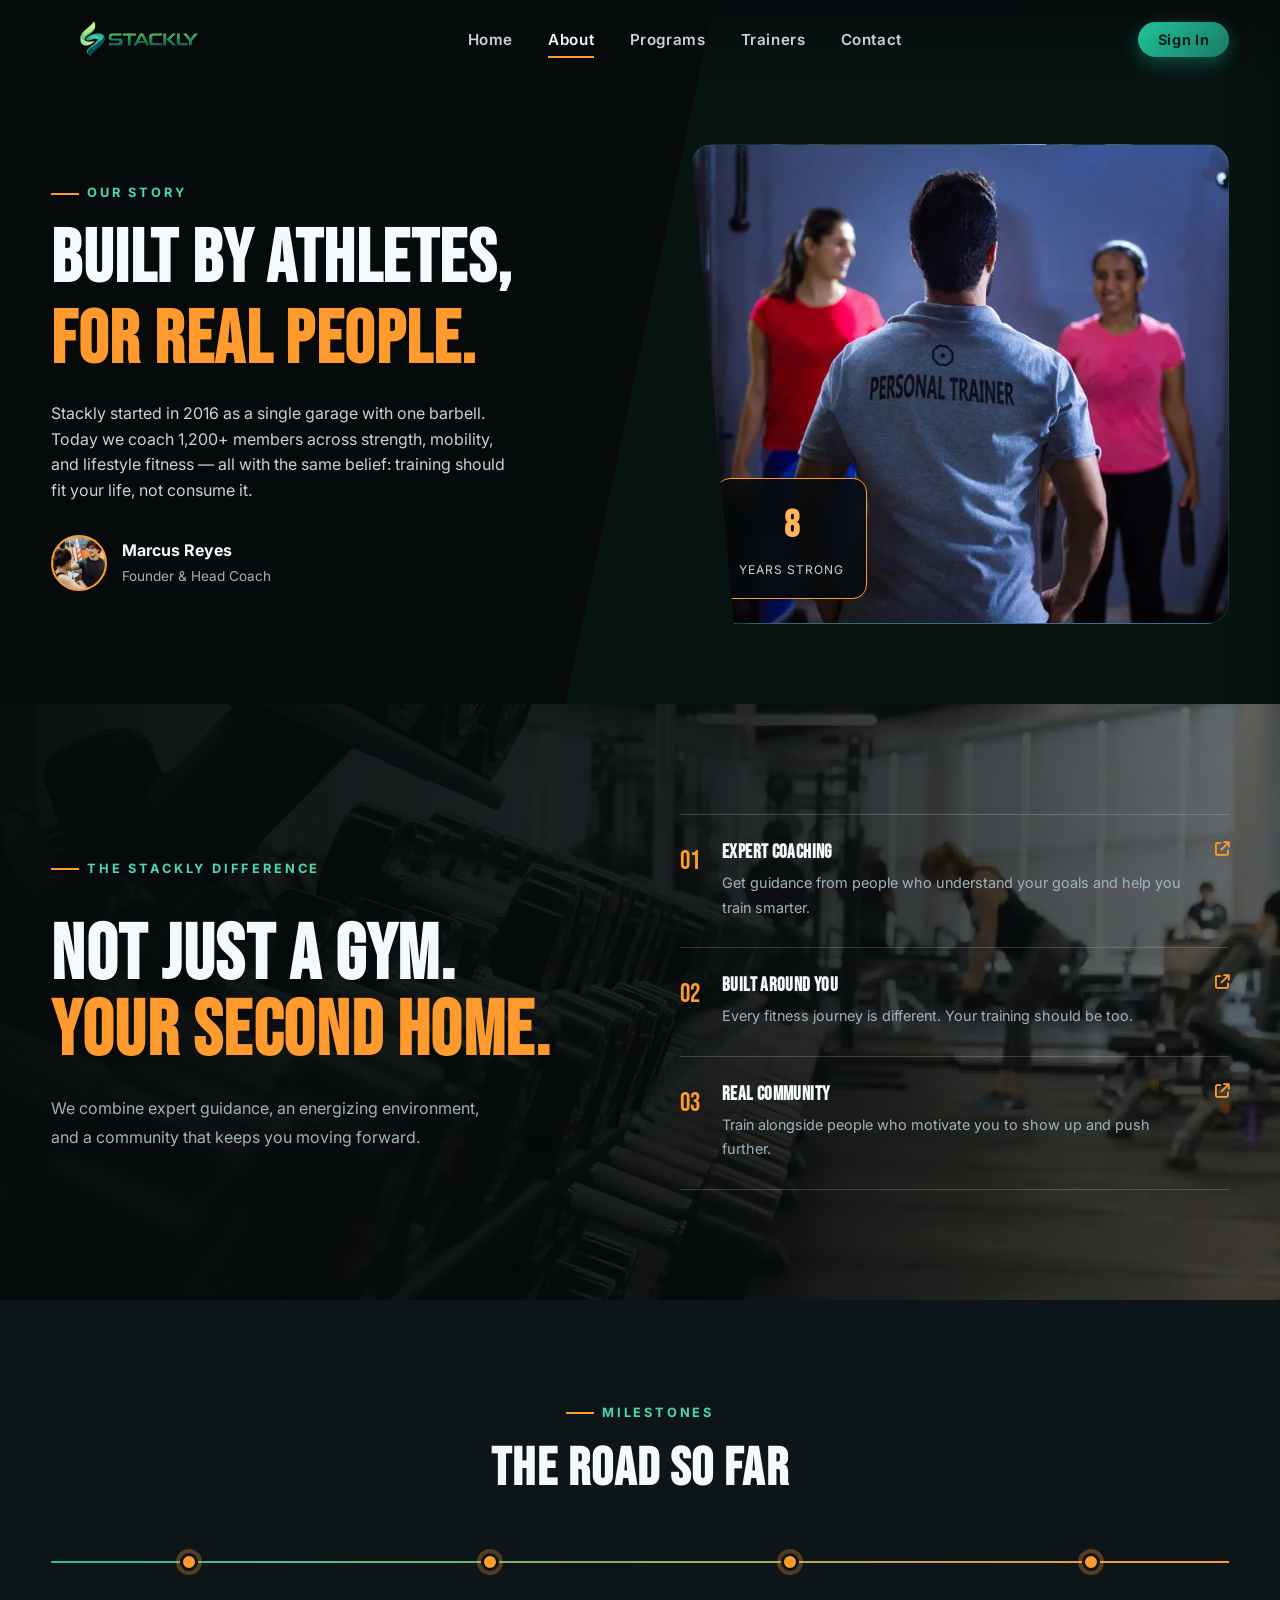
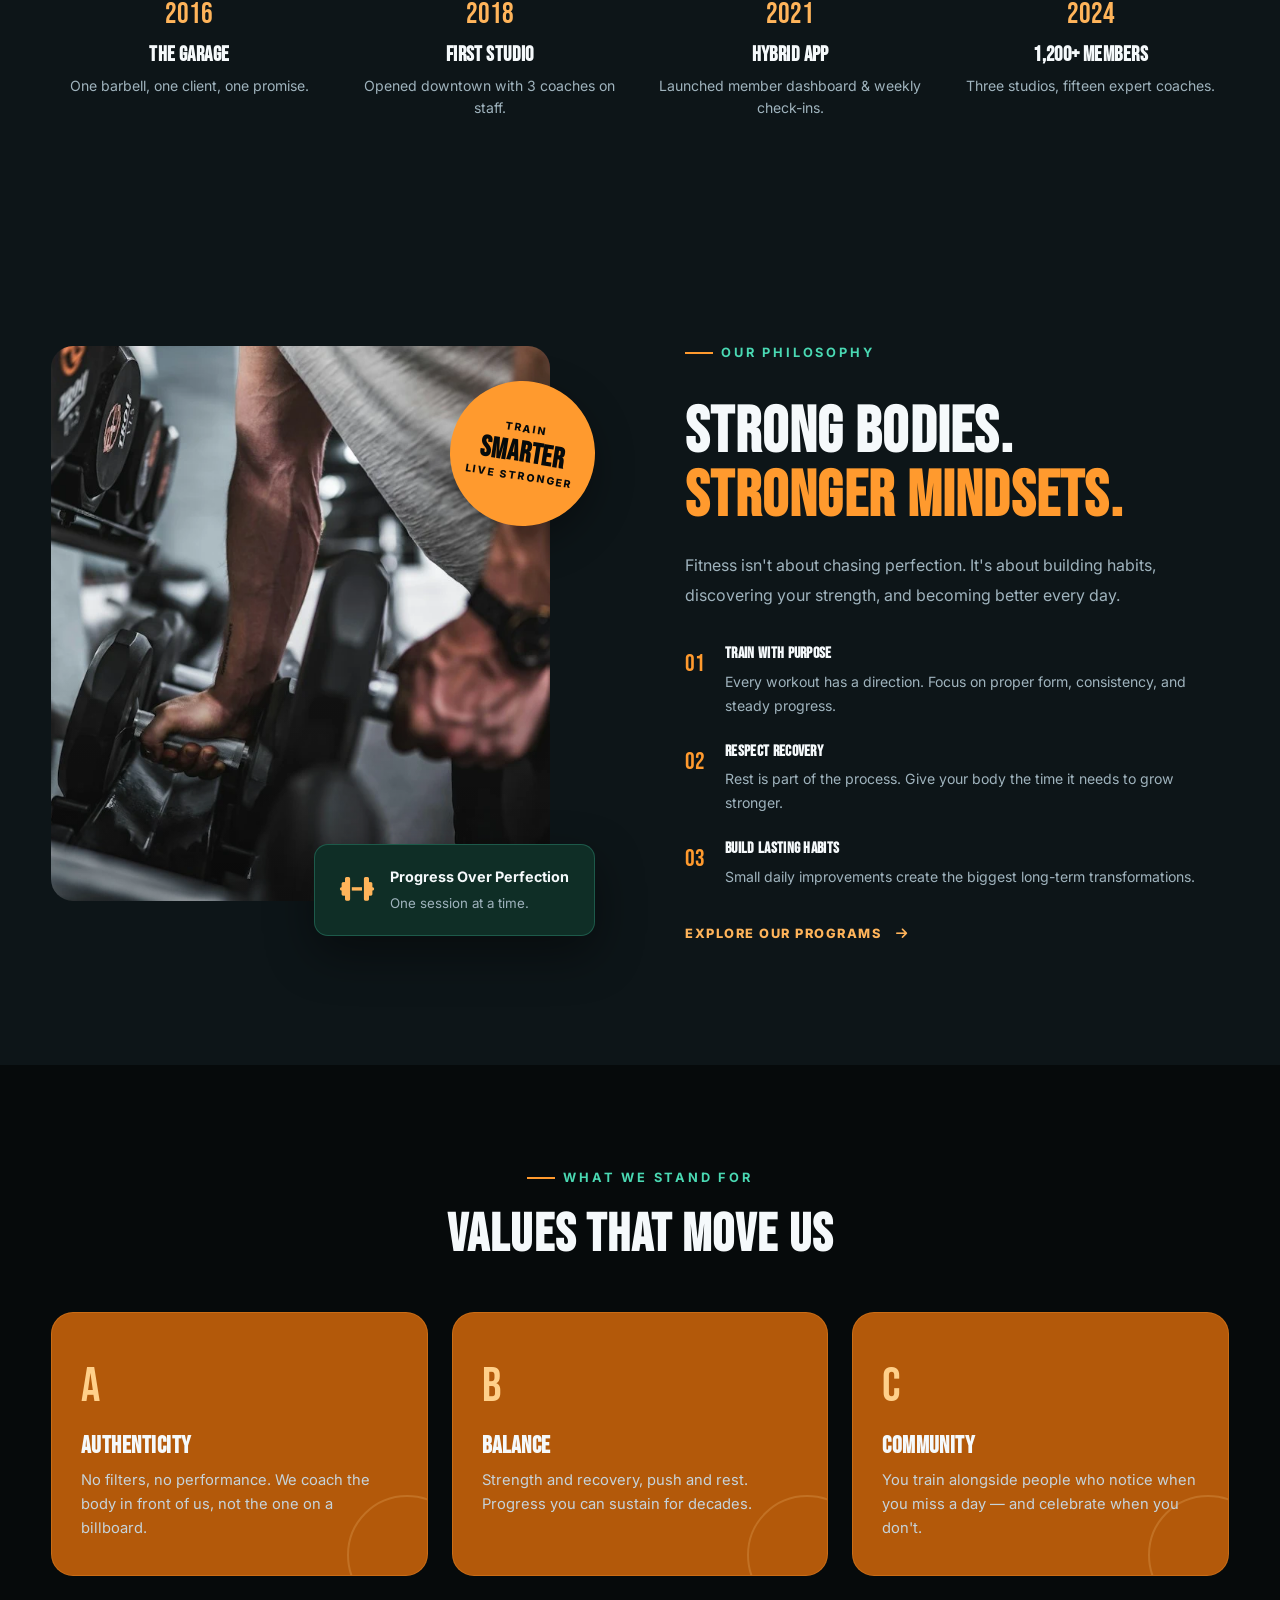
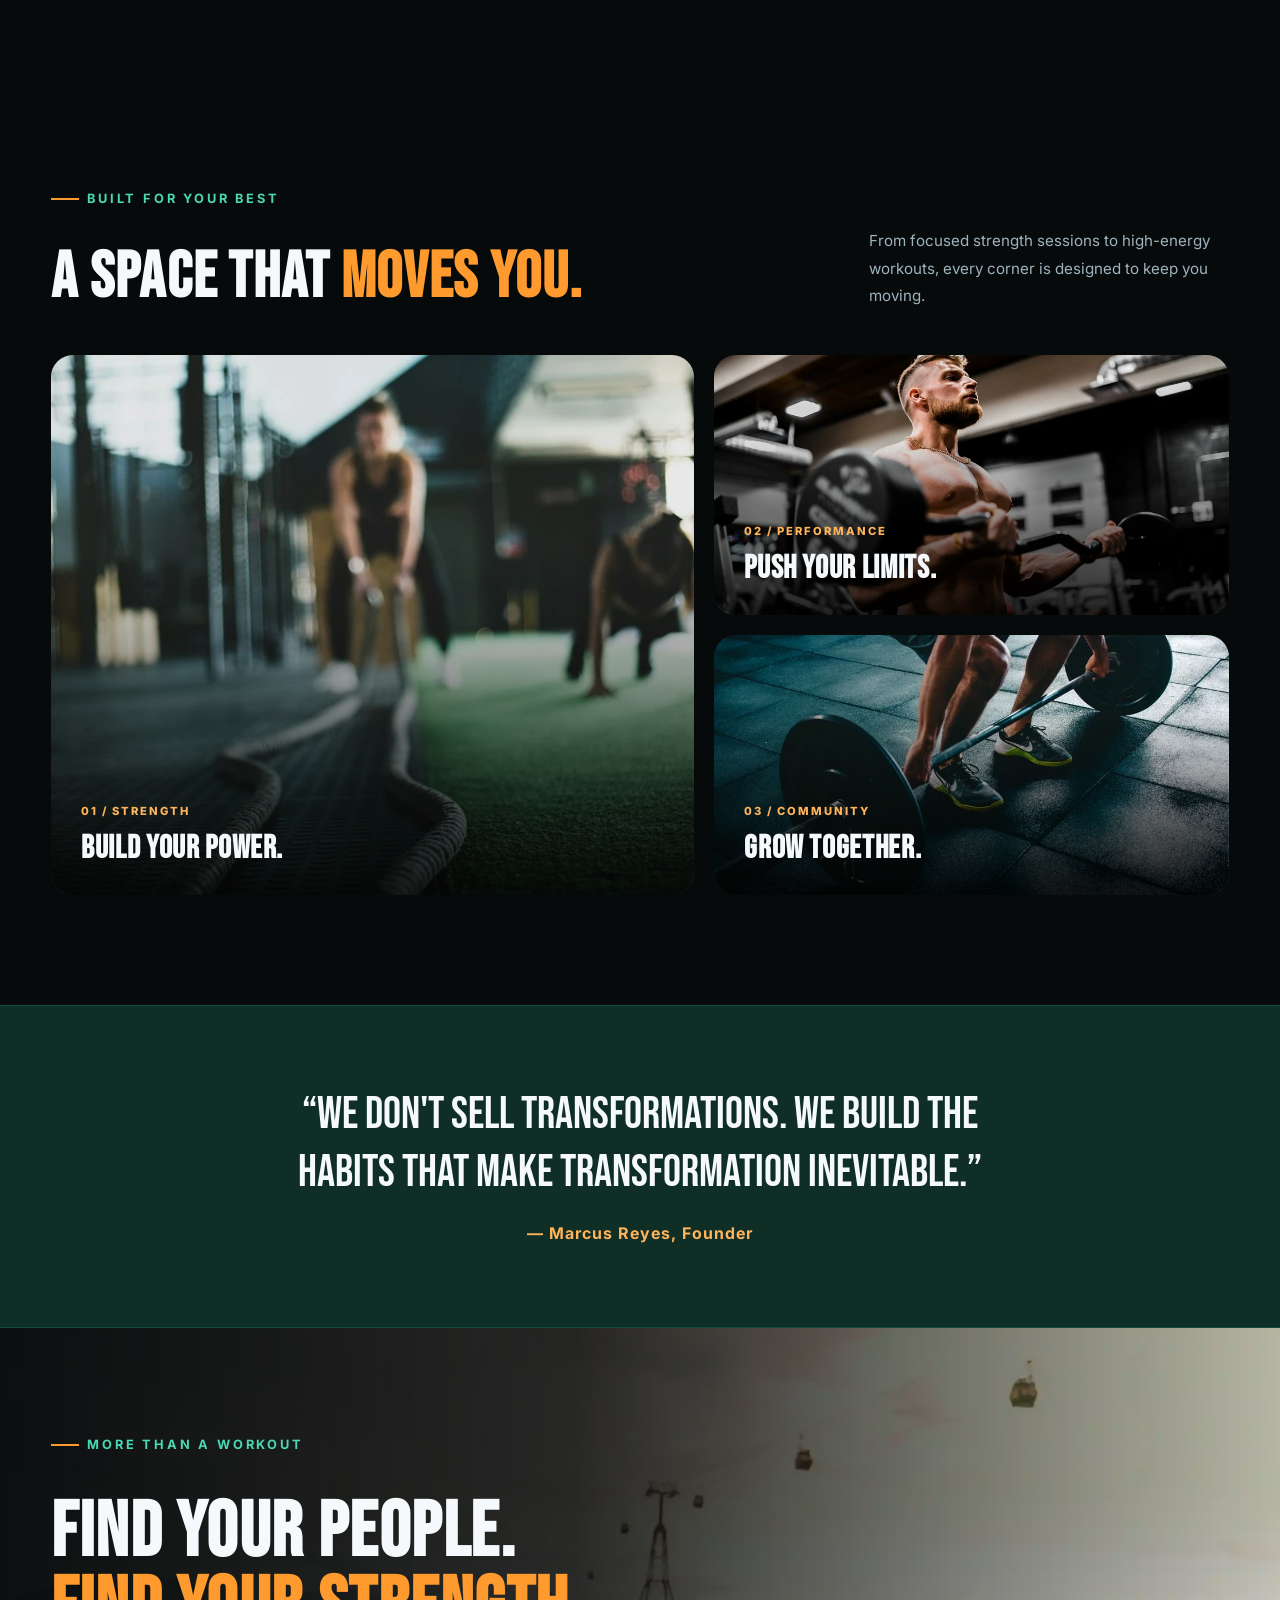
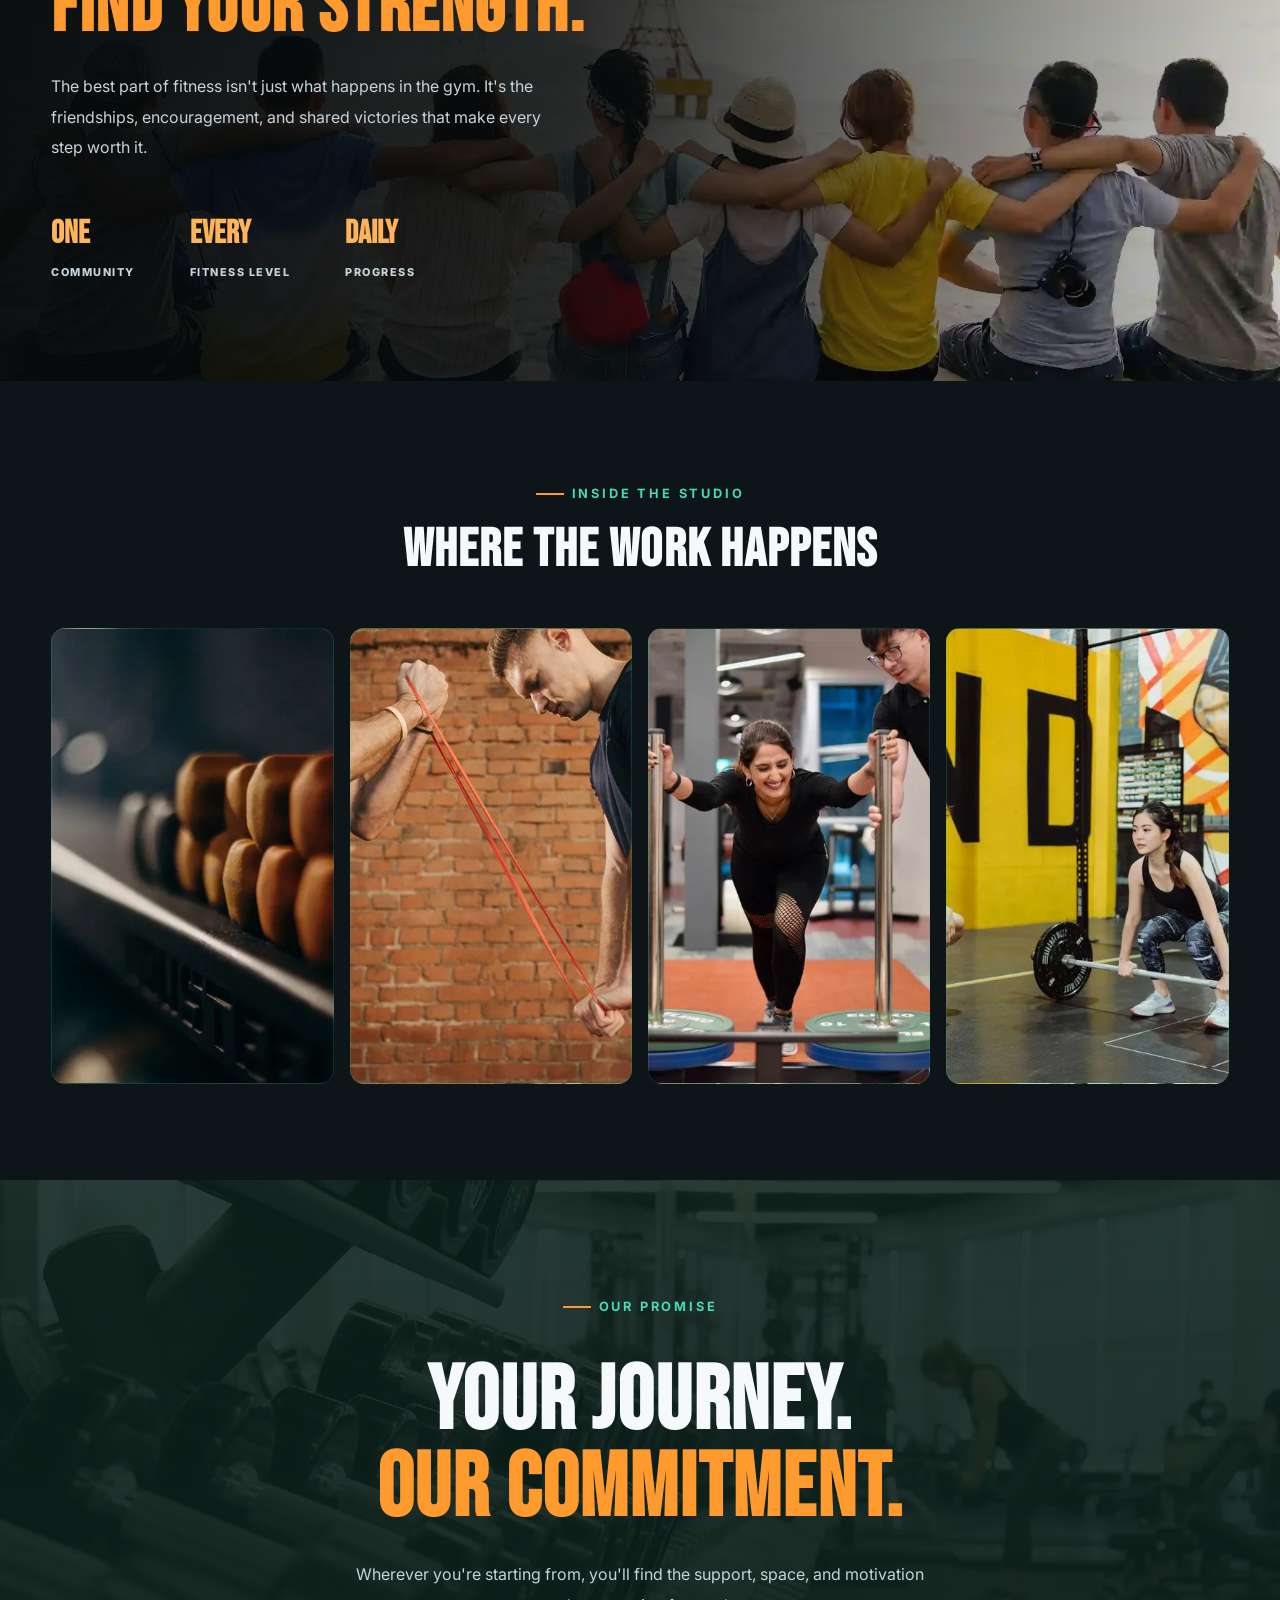
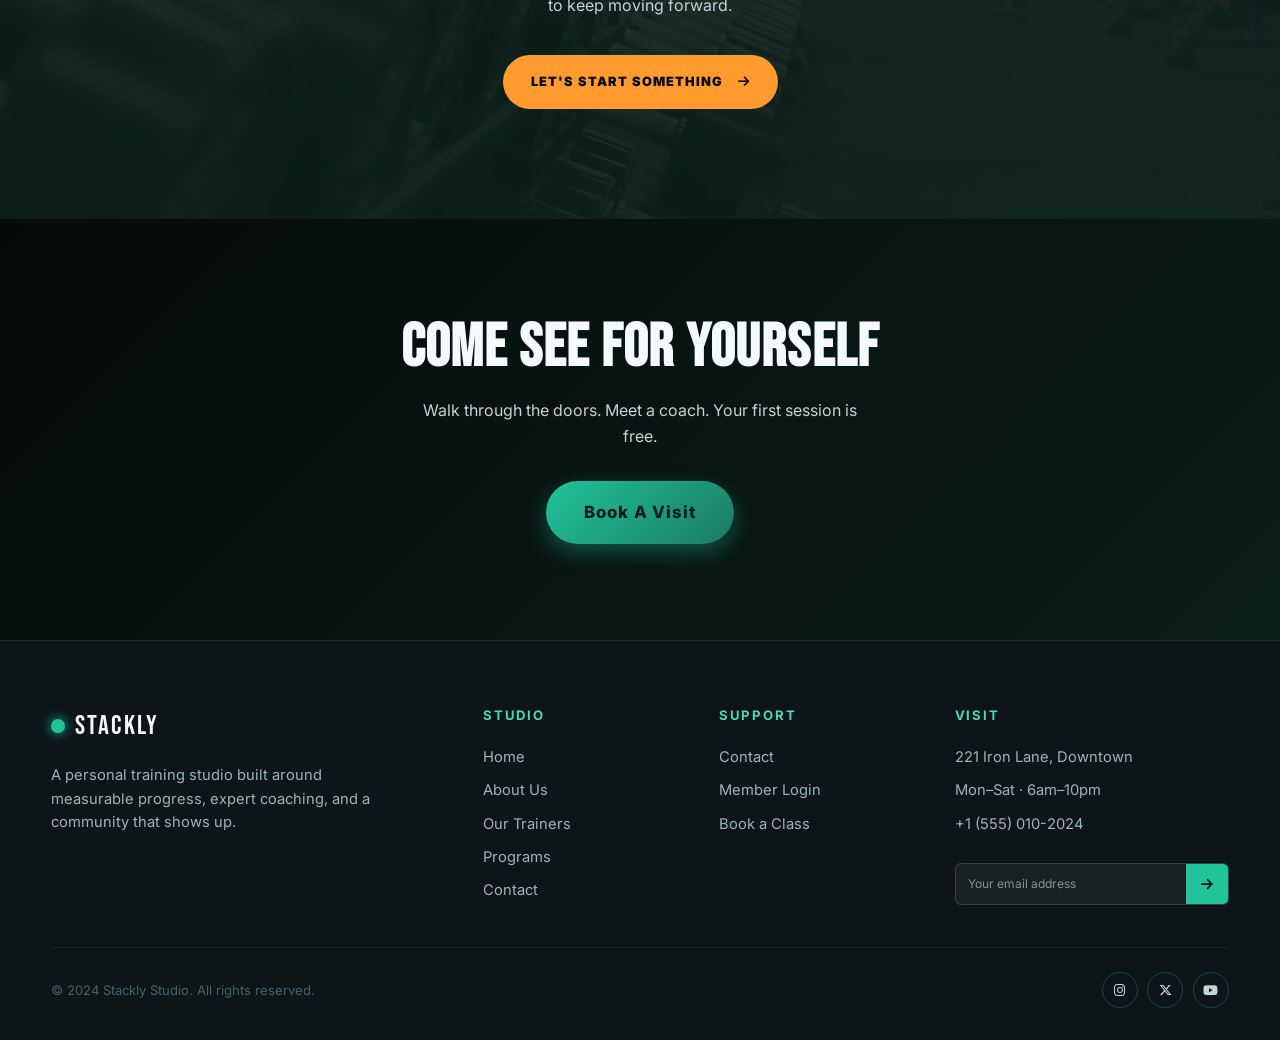
==== commit 76847c8e: "bug-fixes1" ====
--- a/about.html
+++ b/about.html
@@ -34,18 +34,58 @@
       </div>
     </header>
 
-    <aside class="offcanvas">
-      <div class="oc-links">
-        <a href="index.html">Home</a>
-        <a href="about.html">About</a>
-        <a href="programs.html">Programs</a>
-        <a href="trainers.html">Trainers</a>
-        <a href="contact.html">Contact</a>
-      </div>
-      <a href="#" class="oc-login" data-login>Sign In</a>
-    </aside>
+<!-- OFF-CANVAS -->
+<aside class="offcanvas">
+  <div class="oc-links">
+    <a href="index.html" class="active">Home</a>
+    <a href="about.html">About</a>
+    <a href="programs.html">Programs</a>
+    <a href="trainers.html">Trainers</a>
+    <a href="contact.html">Contact</a>
+  </div>
+
+  <a href="#" class="oc-login" data-login>
+    <i class="fa-solid fa-user"></i>
+    Sign In
+  </a>
+
+  <!-- CONTACT INFORMATION -->
+  <div class="oc-contact">
+    <h4>Get In Touch</h4>
+
+    <a href="tel:+15550102024">
+      <i class="fa-solid fa-phone"></i>
+      <span>+1 (555) 010-2024</span>
+    </a>
+
+    <a href="mailto:hello@stackly.com">
+      <i class="fa-solid fa-envelope"></i>
+      <span>hello@stackly.com</span>
+    </a>
+
+    <div class="oc-address">
+      <i class="fa-solid fa-location-dot"></i>
+      <span>221 Iron Lane, Downtown</span>
+    </div>
+
+    <div class="oc-hours">
+      <i class="fa-regular fa-clock"></i>
+      <span>Mon–Sat · 6am–10pm</span>
+    </div>
+  </div>
+
+  <!-- SOCIAL LINKS -->
+  <div class="oc-socials">
+    <a href="#" aria-label="Instagram"><i class="fa-brands fa-instagram"></i></a>
+    <a href="#" aria-label="X"><i class="fa-brands fa-x-twitter"></i></a>
+    <a href="#" aria-label="YouTube"><i class="fa-brands fa-youtube"></i></a>
+    <a href="#" aria-label="TikTok"><i class="fa-brands fa-tiktok"></i></a>
+  </div>
+</aside>
+
     <div class="overlay"></div>
 
+<!-- ========================== Login modal ============================ -->
     <div class="login-modal" role="dialog" aria-modal="true">
       <div class="login-card">
         <button class="login-close" aria-label="Close login">&times;</button>
@@ -102,7 +142,7 @@
             <div class="founder">
               <div
                 class="f-avatar"
-                style="background-image: url(&quot;images/img17.webp&quot;)"
+                style="background-image: url('images/img17.webp')"
               ></div>
               <div>
                 <strong>Marcus Reyes</strong
@@ -112,7 +152,7 @@
           </div>
           <div
             class="story-img reveal d1"
-            style="background-image: url(&quot;images/img18.webp&quot;)"
+            style="background-image: url('images/img18.webp')"
           >
             <div class="story-badge">
               <strong data-count="8">0</strong><span>Years Strong</span>
@@ -470,55 +510,73 @@
       </section>
     </main>
 
-    <footer class="site-footer">
-      <div class="container">
-        <div class="footer-grid">
-          <div class="footer-brand">
-            <a href="index.html" class="logo"
-              ><span class="pulse-dot"></span>Stackly</a
+<!-- FOOTER -->
+<footer class="site-footer">
+  <div class="container">
+    <div class="footer-grid">
+      <div class="footer-brand">
+        <a href="index.html" class="logo"><span class="pulse-dot"></span>Stackly</a>
+        <p>A personal training studio built around measurable progress, expert coaching, and a community that shows up.</p>
+      </div>
+      <div class="footer-col">
+        <h5>Studio</h5>
+        <a href="error.html">Home</a>
+        <a href="error.html">About Us</a>
+        <a href="error.html">Our Trainers</a>
+        <a href="error.html">Programs</a>
+        <a href="error.html">Contact</a>
+      </div>
+      <div class="footer-col">
+        <h5>Support</h5>
+        <a href="error.html">Contact</a>
+        <a href="error.html" data-login>Member Login</a>
+        <a href="error.html">Book a Class</a>
+      </div>
+
+      <div class="footer-col">
+        <h5>Visit</h5>
+        <li>221 Iron Lane, Downtown</li>
+        <li>Mon–Sat · 6am–10pm</li>
+        <li>+1 (555) 010-2024</li>
+
+        <!-- NEWSLETTER -->
+        <div class="footer-newsletter">
+          <!-- <h5>Stay Updated</h5>
+          <p>Get fitness tips and exclusive updates.</p> -->
+      
+          <form class="newsletter-form">
+            <input
+              type="email"
+              placeholder="Your email address"
+              aria-label="Your email address"
+              required
             >
-            <p>
-              A personal training studio built around measurable progress,
-              expert coaching, and a community that shows up.
-            </p>
-          </div>
-          <div class="footer-col">
-            <h5>Studio</h5>
-            <a href="about.html">About Us</a
-            ><a href="trainers.html">Our Trainers</a
-            ><a href="programs.html">Programs</a>
-          </div>
-          <div class="footer-col">
-            <h5>Support</h5>
-            <a href="contact.html">Contact</a
-            ><a href="#" data-login>Member Login</a
-            ><a href="contact.html">Book a Class</a>
-          </div>
-          <div class="footer-col">
-            <h5>Visit</h5>
-            <li>221 Iron Lane, Downtown</li>
-            <li>Mon–Sat · 6am–10pm</li>
-            <li>+1 (555) 010-2024</li>
-          </div>
-        </div>
-        <div class="footer-bottom">
-          <span>&copy; 2024 Stackly Studio. All rights reserved.</span>
-<div class="socials">
-  <a href="#" aria-label="Instagram">
-    <i class="fa-brands fa-instagram"></i>
-  </a>
-
-  <a href="#" aria-label="X">
-    <i class="fa-brands fa-x-twitter"></i>
-  </a>
-
-  <a href="#" aria-label="YouTube">
-    <i class="fa-brands fa-youtube"></i>
-  </a>
-</div>
-        </div>
-      </div>
-    </footer>
+            <button type="submit" aria-label="Subscribe">
+              <i class="fa-solid fa-arrow-right"></i>
+            </button>
+          </form>
+        </div>
+      </div>
+
+    </div>
+    <div class="footer-bottom">
+      <span>&copy; 2024 Stackly Studio. All rights reserved.</span>
+      <div class="socials">
+        <a href="#" aria-label="Instagram">
+          <i class="fa-brands fa-instagram"></i>
+        </a>
+
+        <a href="#" aria-label="X">
+          <i class="fa-brands fa-x-twitter"></i>
+        </a>
+      
+        <a href="#" aria-label="YouTube">
+          <i class="fa-brands fa-youtube"></i>
+        </a>
+      </div>
+    </div>
+  </div>
+</footer>
 
     <script src="js/theme.js"></script>
     <script src="js/about.js"></script>
--- a/css/theme.css
+++ b/css/theme.css
@@ -535,29 +535,36 @@
   color: var(--accent-400);
 }
 
-/* Remember me */
+
+/* ===== REMEMBER ME + FORGOT PASSWORD ===== */
+
 .auth-options {
   display: flex;
+  align-items: center;
   justify-content: space-between;
-  align-items: center;
-  margin: 0.5rem 0 1rem;
-}
-
-.remember-option,
-.terms-option {
-  display: flex;
-  align-items: flex-start;
-  gap: 0.55rem;
-  color: var(--ink-300);
-  font-size: 0.82rem;
+  gap: 12px;
+  margin: 5px 0 18px;
+}
+
+.remember-option {
+  display: flex;
+  align-items: center;
+  gap: 7px;
+  font-size: 13px;
   cursor: pointer;
 }
 
-.remember-option input,
-.terms-option input {
-  accent-color: var(--primary-500);
-  margin-top: 4px;
-  flex-shrink: 0;
+.forgot-password {
+  font-size: 13px;
+  font-weight: 600;
+  color: var(--primary-400);
+  text-decoration: none;
+  transition: color 0.3s ease;
+}
+
+.forgot-password:hover {
+  color: var(--accent-400);
+  text-decoration: underline;
 }
 
 /* Terms */
@@ -638,4 +645,185 @@
   .role-option {
     padding: 0.8rem 0.4rem;
   }
+}
+
+/* =====================================
+   OFFCANVAS — CONTACT INFORMATION
+===================================== */
+
+.offcanvas {
+  height: 100dvh;
+  overflow-y: auto;
+  overscroll-behavior: contain;
+  scrollbar-width: thin;
+  scrollbar-color: var(--primary-600) transparent;
+}
+
+.offcanvas .oc-links {
+  margin-bottom: 1.8rem;
+}
+
+/* LOGIN BUTTON */
+
+.offcanvas .oc-login {
+  display: flex;
+  align-items: center;
+  justify-content: center;
+  gap: 0.6rem;
+  flex-shrink: 0;
+}
+
+/* CONTACT SECTION */
+
+.oc-contact {
+  margin-top: 1.8rem;
+  padding: 1.5rem 0;
+  border-top: 1px solid rgba(255,255,255,0.1);
+  border-bottom: 1px solid rgba(255,255,255,0.1);
+}
+
+.oc-contact h4 {
+  font-family: var(--font-body);
+  font-size: 0.78rem;
+  font-weight: 800;
+  letter-spacing: 0.16em;
+  text-transform: uppercase;
+  color: var(--primary-400);
+  margin-bottom: 1.2rem;
+}
+
+.oc-contact a,
+.oc-contact .oc-address,
+.oc-contact .oc-hours {
+  display: flex;
+  align-items: flex-start;
+  gap: 0.85rem;
+  margin-bottom: 1rem;
+  color: var(--ink-300);
+  font-size: 0.84rem;
+  line-height: 1.5;
+}
+
+.oc-contact .oc-hours {
+  margin-bottom: 0;
+}
+
+.oc-contact i {
+  width: 17px;
+  flex-shrink: 0;
+  margin-top: 3px;
+  color: var(--accent-400);
+  font-size: 0.95rem;
+}
+
+.oc-contact a {
+  transition: color 0.3s ease;
+}
+
+.oc-contact a:hover {
+  color: var(--primary-400);
+}
+
+/* SOCIAL ICONS */
+
+.oc-socials {
+  display: flex;
+  align-items: center;
+  gap: 0.7rem;
+  padding-top: 1.5rem;
+}
+
+.oc-socials a {
+  display: grid;
+  place-items: center;
+  width: 38px;
+  height: 38px;
+  border: 1px solid rgba(32,195,154,0.2);
+  border-radius: var(--radius-sm);
+  background: rgba(255,255,255,0.035);
+  color: var(--ink-200);
+  font-size: 1rem;
+  transition: all 0.3s var(--ease-spring);
+}
+
+.oc-socials a:hover {
+  background: var(--primary-500);
+  color: var(--primary-900);
+  border-color: var(--primary-500);
+  transform: translateY(-3px);
+}
+
+/* MOBILE WIDTH */
+
+@media (max-width: 520px) {
+  .offcanvas {
+    width: min(82%, 360px);
+    padding: 4.5rem 1.4rem 1.5rem;
+  }
+
+  .oc-contact {
+    margin-top: 1.5rem;
+  }
+}
+
+/* ===== FOOTER NEWSLETTER ===== */
+
+.footer-newsletter {
+  margin-top: 22px;
+  max-width: 280px;
+}
+
+.footer-newsletter h5 {
+  margin-bottom: 7px;
+  color: var(--primary-400);
+}
+
+.footer-newsletter p {
+  font-size: 12px;
+  line-height: 1.6;
+  color: #aab8b2;
+  margin-bottom: 12px;
+}
+
+.newsletter-form {
+  display: flex;
+  align-items: center;
+  width: 100%;
+  height: 42px;
+  border: 1px solid rgba(255, 255, 255, 0.15);
+  border-radius: 6px;
+  overflow: hidden;
+  background: rgba(255, 255, 255, 0.05);
+}
+
+.newsletter-form input {
+  flex: 1;
+  min-width: 0;
+  height: 100%;
+  padding: 0 12px;
+  border: none;
+  outline: none;
+  background: transparent;
+  color: #fff;
+  font-family: inherit;
+  font-size: 12px;
+}
+
+.newsletter-form input::placeholder {
+  color: #87958f;
+}
+
+.newsletter-form button {
+  width: 42px;
+  height: 100%;
+  flex-shrink: 0;
+  border: none;
+  background: var(--primary-500);
+  color: #071b15;
+  cursor: pointer;
+  transition: 0.3s ease;
+}
+
+.newsletter-form button:hover {
+  background: var(--accent-400);
 }
